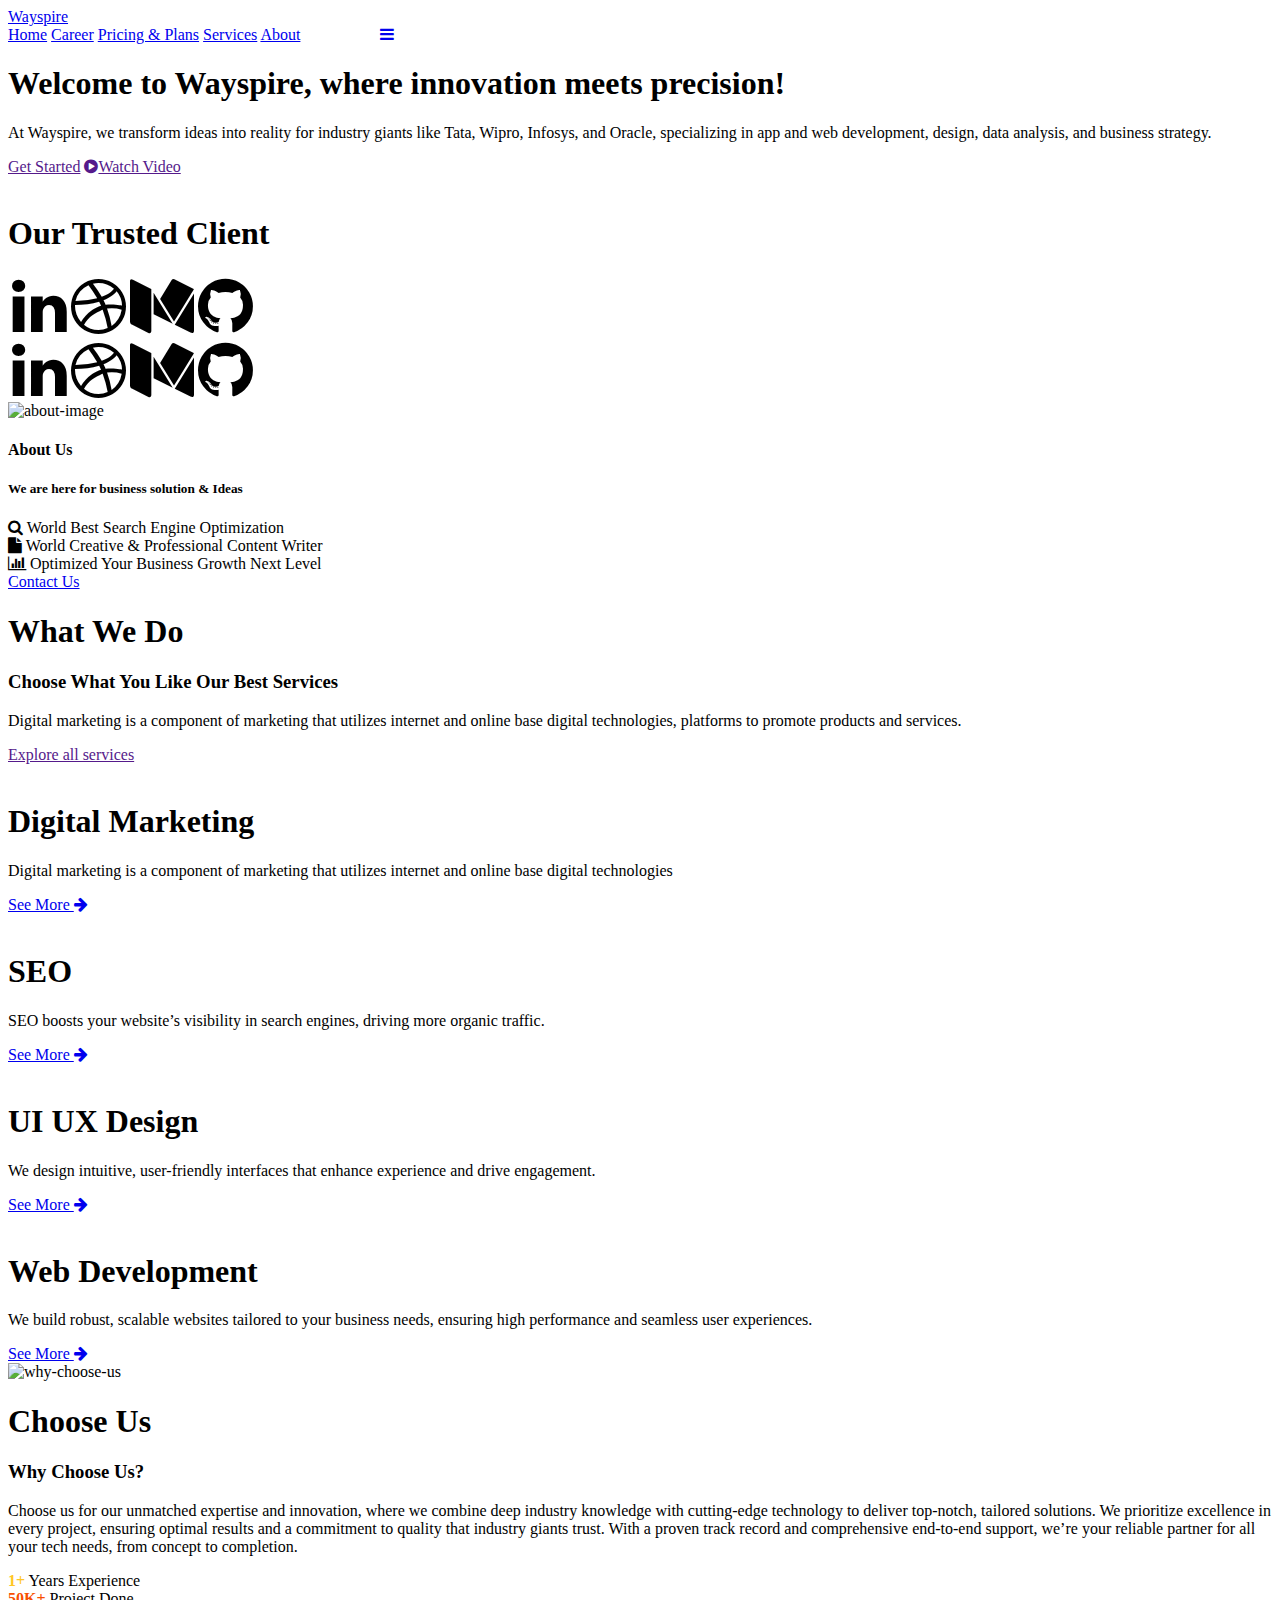
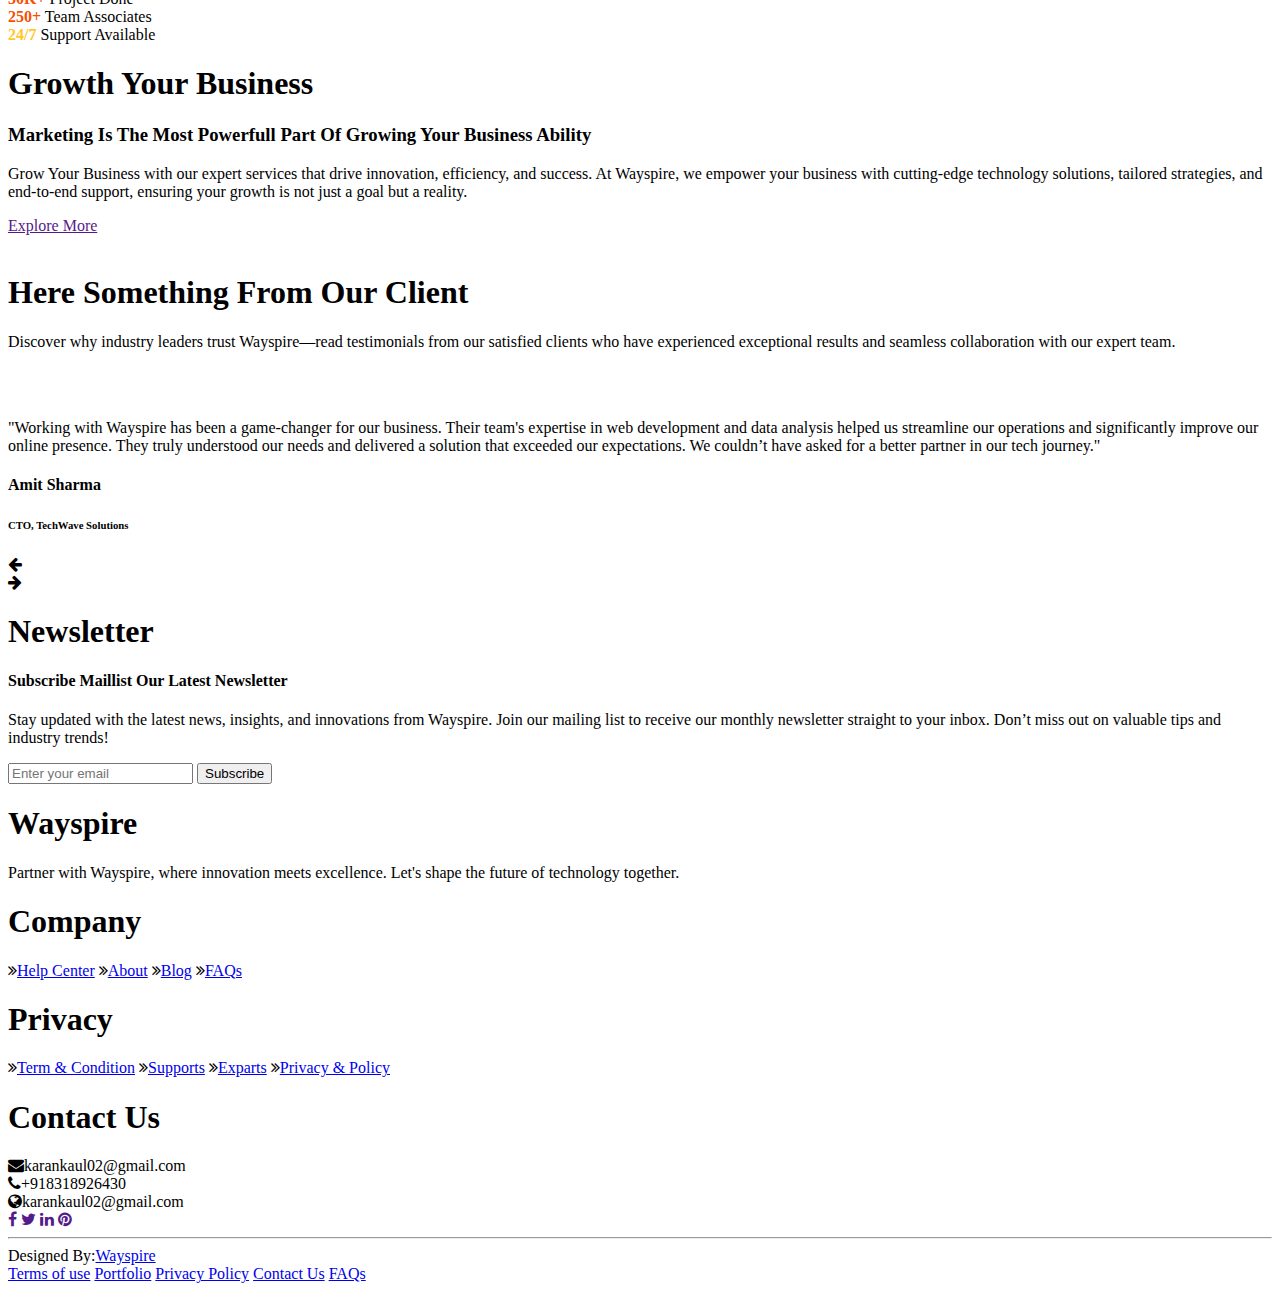
==== index.html @ d36dc027 "Add files via upload" ====
<!DOCTYPE html>
<html lang="en">
<head>
    <meta charset="UTF-8">
    <meta name="viewport" content="width=device-width, initial-scale=1.0">
    <title>Wayspire</title>
    <link rel="stylesheet" href="assets/css/style.css">
    <link rel="stylesheet" href="assets/css/responsive.css">
    <script src="assets/js/main.js"></script>
    <link rel="stylesheet" href="https://cdnjs.cloudflare.com/ajax/libs/font-awesome/4.7.0/css/font-awesome.min.css">
</head>
<body>
    <div class="topnav" id="myTopnav">
        <a href="#logo" class="logo">Wayspire</a>
        <div class="menu-items">
        <a href="index.html">Home</a>
        <a href="career.html">Career</a>
        <a href="Pricing.html">Pricing & Plans</a>
        <a href="/">Services</a>
        <a href="about.html">About</a>
        <a href="Contact.html" class="sign-up-btn" style="color: white;">Contact Us</a>
        <a href="javascript:void(0);" class="icon" onclick="myFunction()">
        <i class="fa fa-bars"></i>
        </a>
        </div>
    </div>
    <!--Hero Session-->
    <main>
        <div class="hero-container">
            <div class="main-container">
                <div class="heading-container">
                    <h1 class="main-heading">
                        Welcome to <Span class="colorfull"> Wayspire, </Span> where innovation meets precision!
                    </h1>
                    <p class="text-description">
                        At Wayspire, we transform ideas into reality for industry giants like Tata, Wipro, Infosys, and Oracle, specializing in app and web development, design, data analysis, and business strategy.                    </p>
                    <div class="call-to-action">
                        <a href="" class="btn">Get Started</a>
                        <a href="" class="watch-btn"> <i class="fa fa-play-circle"></i>Watch Video</a>
                    </div>
                </div>
            </div>
            <div class="image-container">
                <img src="assets/img/hero-image.svg" alt="" class="hero-img">
            </div>
        </div>
    </main>
    <!--End Hero Session-->

    <!--Client Session-->
    <section class="client">
        <div class="container h-100">
            <div class="row align-items-center h-100">
            <div class="container rounded">
                <h1 class="text-center">Our Trusted Client</h1>
                <div class="slider">
                <div class="logos">
                    <i class="fa fa-js"></i>
                    <i class="fa fa-linkedin fa-4x"></i>
                    <i class="fa fa-dribbble fa-4x"></i>
                    <i class="fa fa-medium fa-4x"></i>
                    <i class="fa fa-github fa-4x"></i>
                </div>
                <div class="logos">
                    <i class="fa fa-js-fa-4x"></i>
                    <i class="fa fa-linkedin fa-4x"></i>
                    <i class="fa fa-dribbble fa-4x"></i>
                    <i class="fa fa-medium fa-4x"></i>
                    <i class="fa fa-github fa-4x"></i>
                </div>
                </div>
            </div>
            </div>
        </div>
    </section>
    <!--End Client Session-->

    <!--About Session-->
      <section class="about">
         <div class="about-container">
            <div class="about-image">
                <img src="assets/img/about.svg"
                class="about-img" alt="about-image">
            </div>
            <div class="about-text">
                 <div class="about-us-items">
                    <h4 class="about-main-heading">
                       About Us 
                    </h4>
                    <h5 class="about-description">
                        We are here for business <span class="colorfull">solution & Ideas</span>
                    </h5>
                    <div class="about-feature">
                    <div class="about-feature-one">
                        <span><i class="fa fa-search about-icon"></i> </span>
                       <span class="about-feature-items">
                        World Best Search Engine Optimization
                      </span>
                      </div>
                      <div class="about-feature-one">
                        <span><i class="fa fa-file about-icon"></i> </span>
                       <span class="about-feature-items">
                        World Creative & Professional Content Writer
                      </span>
                      </div>
                      <div class="about-feature-one">
                        <span><i class="fa fa-bar-chart about-icon"></i> </span>
                       <span class="about-feature-items">
                        Optimized Your Business Growth Next Level
                      </span>
                      </div>
                      <a href="Contact.html" class="about-btn">Contact Us</a>
                   </div>
                 </div>
            </div>
         </div>
      </section>
    <!--End About Session-->

    <!-- Services Session-->
      <section class="services">
            <div class="services-container">
                <div class="services-text">
                    <div class="services-text-detail">
                        <h1 class="services-heading">
                         What We Do
                        </h1>
                        <h3 class="services-sub-heading">
                            Choose What You Like Our <span class="colorfull">Best Services</span> 
                        </h3>
                        <p class="services-heading-detail">
                            Digital marketing is a component of marketing that utilizes internet and online
                            base digital technologies, platforms to promote products and services.
                        </p>
                        <a href="" class="services-btn">Explore all services</a>
                    </div>
                </div>
                <div class="services-items">
                    <div class="services-list">
                         <!--first services-->
                         <div class="services-list-items">
                           <img src="https://www.svgrepo.com/download/66257/goal.svg" class="services-icon" alt="">
                            <h1 class="services-list-heading">
                                Digital Marketing
                            </h1>
                            <p class="services-list-detail">
                                Digital marketing is a component of marketing
                                 that utilizes internet and online
                                base digital technologies
                            </p>
                            <a href="http://" class="services-link">See More <i class="fa fa-arrow-right services-link-icon"></i></a>
                         </div>
                          <!--first services-->

                           <!--first services-->
                         <div class="services-list-items">
                            <img src="https://www.svgrepo.com/show/220473/seo.svg" class="services-icon" alt="">
                             <h1 class="services-list-heading">
                                 SEO
                             </h1>
                             <p class="services-list-detail">
                                SEO boosts your website’s visibility in search engines, driving more organic traffic.
                             </p>
                             <a href="http://" class="services-link">See More <i class="fa fa-arrow-right services-link-icon"></i></a>
                          </div>
                           <!--first services-->
                            <!--first services-->
                         <div class="services-list-items">
                            <img src="https://www.ux-ui.net/ux/uploads/2017/03/ux-ui-logo.svg" class="services-icon" alt="">
                             <h1 class="services-list-heading">
                                 UI UX Design
                             </h1>
                             <p class="services-list-detail">
                                We design intuitive, user-friendly interfaces that enhance experience and drive engagement.
                             </p>
                             <a href="http://" class="services-link-colorfull">See More <i class="fa fa-arrow-right services-link-icon"></i></a>
                          </div>
                           <!--first services-->

                            <!--first services-->
                         <div class="services-list-items">
                            <img src="https://www.svgrepo.com/download/1699/web-development.svg" class="services-icon" alt="">
                             <h1 class="services-list-heading">
                                Web Development
                             </h1>
                             <p class="services-list-detail">
                                We build robust, scalable websites tailored to your business needs, ensuring high performance and seamless user experiences.
                             </p>
                             <a href="http://" class="services-link">See More <i class="fa fa-arrow-right services-link-icon"></i></a>
                          </div>
                           <!--first services-->
                    </div>
                </div>
            </div>
      </section>
     <!-- End Services Session-->

     <!--Choose Us Section-->
       <section class="choose-us">
           <div class="choose-us-container">
                <div class="choose-us-image">
                      <img src="assets/img/why-choose.svg" alt="why-choose-us" class="choose-us-img">
                </div>
                <div class="choose-us-items">
                      <div class="choose-us-text">
                        <h1 class="choose-us-heading">
                            Choose Us
                           </h1>
                           <h3 class="choose-us-title">Why <span class="colorfull">Choose</span> Us?</h3>
                         <p class="choose-us-description">
                            Choose us for our unmatched expertise and innovation, where we combine deep industry knowledge with cutting-edge technology to deliver top-notch, tailored solutions. We prioritize excellence in every project, ensuring optimal results and a commitment to quality that industry giants trust. With a proven track record and comprehensive end-to-end support, we’re your reliable partner for all your tech needs, from concept to completion. </p>
                         <div class="choose-us-list-div">
                           <div class="choose-us-items-list">
                              <span style="color:#FFC727;font-weight: bolder;">1+</span>
                              <span>Years Experience</span>
                           </div>

                           <div class="choose-us-items-list">
                            <span style="color:rgb(248, 79, 1);font-weight: bolder;">50K+</span>
                            <span>Project Done</span>
                         </div>
                        <div class="choose-us-items-list">
                            <span style="color:rgb(248, 79, 1);font-weight: bolder;">250+</span>
                            <span>Team Associates</span>
                         </div>

                         <div class="choose-us-items-list">
                          <span style="color:#FFC727;font-weight: bolder;">24/7</span>
                          <span>Support Available</span>
                       </div>
                       <div class="choose-us-list-div"></div>
                      </div>
                      </div>
                </div>
           </div>
       </section>
     <!--End Choose Us Section-->

      <!-- Services Session-->
      <section class="growth">
            <div class="growth-container">
                <div class="growth-text">
                    <div class="growth-text-detail">
                        <h1 class="growth-heading">
                        Growth Your Business
                        </h1>
                        <h3 class="growth-sub-heading">
                           <span class="colorfull">Marketing</span> Is The Most Powerfull Part Of Growing Your <span class="colorfull">Business Ability </span>
                        </h3>
                        <p class="growth-heading-detail">
                            Grow Your Business with our expert services that drive innovation, efficiency, and success. At Wayspire, we empower your business with cutting-edge technology solutions, tailored strategies, and end-to-end support, ensuring your growth is not just a goal but a reality. </p>
                        <a href="" class="growth-btn">Explore More</a>
                    </div>
                </div>
                <div class="growth-image">
                   <img src="assets/img/growth.svg" class="growth-img"alt="">
                </div>
            </div>
      </section>
     <!-- End Growth Session-->
      
     <!-- Feedback Session-->
        <section class="feedback">
             <div class="feedback-heading">
                <h1 class="feedback-main-heading">Here Something From <span class="colorfull">Our Client </span></h1>
                <p class="feedback-sub-heading">
                    Discover why industry leaders trust Wayspire—read testimonials from our satisfied clients who have experienced exceptional results and seamless collaboration with our expert team.</p>
               </div>
               <div class="feedback-container">
                  <div class="feedback-image">
                     <img src="assets/img/feedback.svg" class="feedback-img" alt="">
                  </div>
                  <div class="feedback-text-container">
                    <!--Feedback 1-->
                     <div class="client-feedback">
                        <img src="https://freesvg.org/img/16231558095-star-rating.png" 
                        class="client-rating"alt="">
                        <p class="feedback-rating-heading">"Working with Wayspire has been a game-changer for our business. Their team's expertise in web development and data analysis helped us streamline our operations and significantly improve our online presence. They truly understood our needs and delivered a solution that exceeded our expectations. We couldn’t have asked for a better partner in our tech journey." 
                            </p>
                     <h4 class="client-name">Amit Sharma</h4>
                     <h6 class="client-title">CTO, TechWave Solutions</h6>
                     <div class="feedback-arrow">
                        <div class="left-arrow" onclick="showFeedback('back')">
                            <i class="fa fa-arrow-left"></i>
                        </div>
                        <div class="right-arrow" onclick="showFeedback('next')">
                            <i class="fa fa-arrow-right"></i>
                        </div>
                    </div>
                    </div>
                    <!--End Feedback 1-->

                    <!--Feedback 2-->
                    <div class="client-feedback"style="display:none;">
                        <img src="https://freesvg.org/img/16231558095-star-rating.png" 
                        class="client-rating"alt="">
                        <p class="feedback-rating-heading">Working with Wayspire has been a game-changer for our business. Their team's expertise in web development and digital marketing helped us revamp our online presence and significantly increase our traffic. The project was delivered on time and exceeded our expectations. I highly recommend Wayspire to anyone looking for top-notch tech solutions.</p>
                     <h4 class="client-name">Riya Sharma</h4>
                     <h6 class="client-title">Founder & CEO, TechInnovators</h6>
                     <div class="feedback-arrow">
                        <div class="left-arrow" onclick="showFeedback('back')">
                            <i class="fa fa-arrow-left"></i>
                        </div>
                        <div class="right-arrow" onclick="showFeedback('next')">
                            <i class="fa fa-arrow-right"></i>
                        </div>
                    </div>
                    </div>
                    <!--End Feedback 2-->

                    <!--Feedback 3-->
                    <div class="client-feedback" style="display: none;">
                        <img src="https://freesvg.org/img/16231558095-star-rating.png" 
                        class="client-rating"alt="">
                        <p class="feedback-rating-heading">Choosing QuantumSphere for our web development needs was one of the best decisions we've made. The team's expertise, responsiveness, and dedication to delivering top-notch results are unparalleled. They truly understood our vision and turned it into reality with precision and creativity. We couldn't be happier with the outcome and look forward to collaborating on future projects</p>
                     <h4 class="client-name">Rohit Singh</h4>
                     <h6 class="client-title"> Founder of TechInnovate</h6>
                     <div class="feedback-arrow">
                        <div class="left-arrow" onclick="showFeedback('back')">
                            <i class="fa fa-arrow-left"></i>
                        </div>
                        <div class="right-arrow" onclick="showFeedback('next')">
                            <i class="fa fa-arrow-right"></i>
                        </div>
                    </div>
                    </div>
                    <!--End Feedback 3-->
                  </div>
               </div>
        </section>

      <!--End Feedback Session-->

      <!--Newsletter Session-->
      <section class="newsletter">
           <div class="newsletter-container">
            <h1 class="newsletter-heading">
                Newsletter
                </h1>
            <h4 class="newsletter-sub-heading">
                Subscribe Maillist Our Latest <span class="colorfull">Newsletter</span>
            </h4>
            <p class="newsletter-description">
                 
Stay updated with the latest news, insights, and innovations from Wayspire. Join our mailing list to receive our monthly newsletter straight to your inbox. Don’t miss out on valuable tips and industry trends!
            </p>
               <div class="newsletter-form">
                <form class="subscription">
                    <div class="add-email">
                        <input type="email" placeholder="Enter your email">
                        <button type="button">Subscribe</button>
                    </div>
                </form>
            </div>
           </div>
      </section>
      <!--End Newsletter Session-->
      
      <!--Footer Session -->
      <footer class="footer">
        <div class="footer-container">
            <div class="footer-coloum-one">
                <h1 class="footer-main-heading">Wayspire</h1>
                 <p class="footer-coloum-one-description">
                    Partner with Wayspire, where innovation meets excellence. Let's shape the future of technology together.
                 </p>
            </div>
            <div class="footer-coloum-two">
                <h1 class="footer-main-heading">Company</h1>
                <div class="footer-one-menu">
                    <i class="fa fa-angle-double-right footer-angle"><a href="#">Help Center</a></i>
                    <i class="fa fa-angle-double-right footer-angle"><a href="about.html">About</a></i>
                    <i class="fa fa-angle-double-right footer-angle"><a href="blog.html">Blog</a></i>
                    <i class="fa fa-angle-double-right footer-angle"><a href="#">FAQs</a></i>
                </div> 
            </div>
            <div class="footer-coloum-three">
                <h1 class="footer-main-heading">Privacy</h1>
               
                <div class="footer-one-menu">
                    <i class="fa fa-angle-double-right footer-angle"><a href="terms.html">Term & Condition</a></i>
                    <i class="fa fa-angle-double-right footer-angle"><a href="Contact.html">Supports</a></i>
                    <i class="fa fa-angle-double-right footer-angle"><a href="#">Exparts</a></i>
                    <i class="fa fa-angle-double-right footer-angle"><a href="privacy.html">Privacy & Policy</a></i>
                </div>
            </div>
            <div class="footer-coloum-four">
                <h1 class="footer-main-heading">Contact Us</h1>
                <div class="footer-contact">
                    <i class="fa fa-envelope"></i><span>karankaul02@gmail.com</span>
                </div>
                <div class="footer-contact">
                    <i class="fa fa-phone"></i><span>+918318926430</span>
                </div>
                <div class="footer-contact">
                    <i class="fa fa-globe"></i><span>karankaul02@gmail.com</span>
                </div>
                <div class="footer-contact">
                    <a href=""><i class="fa fa-facebook footer-icon"></i></a>
                    <a href=""><i class="fa fa-twitter footer-icon"></i></a>
                    <a href=""><i class="fa fa-linkedin footer-icon"></i></a>
                    <a href=""><i class="fa fa-pinterest footer-icon"></i></a>
                </div>

            </div>
        </div>
        <div class="footer-line">
            <hr>
        </div>
        <div class="footer-underline-menu">
            <div class="footer-credit">
             <span>Designed By:<a href="index.html">Wayspire</a></span>   
            </div>
            <div class="footer-underline-menu-items">
            <a href="terms.html">Terms of use</a>
            <a href="#">Portfolio</a>
            <a href="privacy.html">Privacy Policy</a>
            <a href="#">Contact Us</a>
            <a href="#">FAQs</a>
        </div>
        </div>
    </footer>
       <!--End Footer Session -->
</body>
</html>
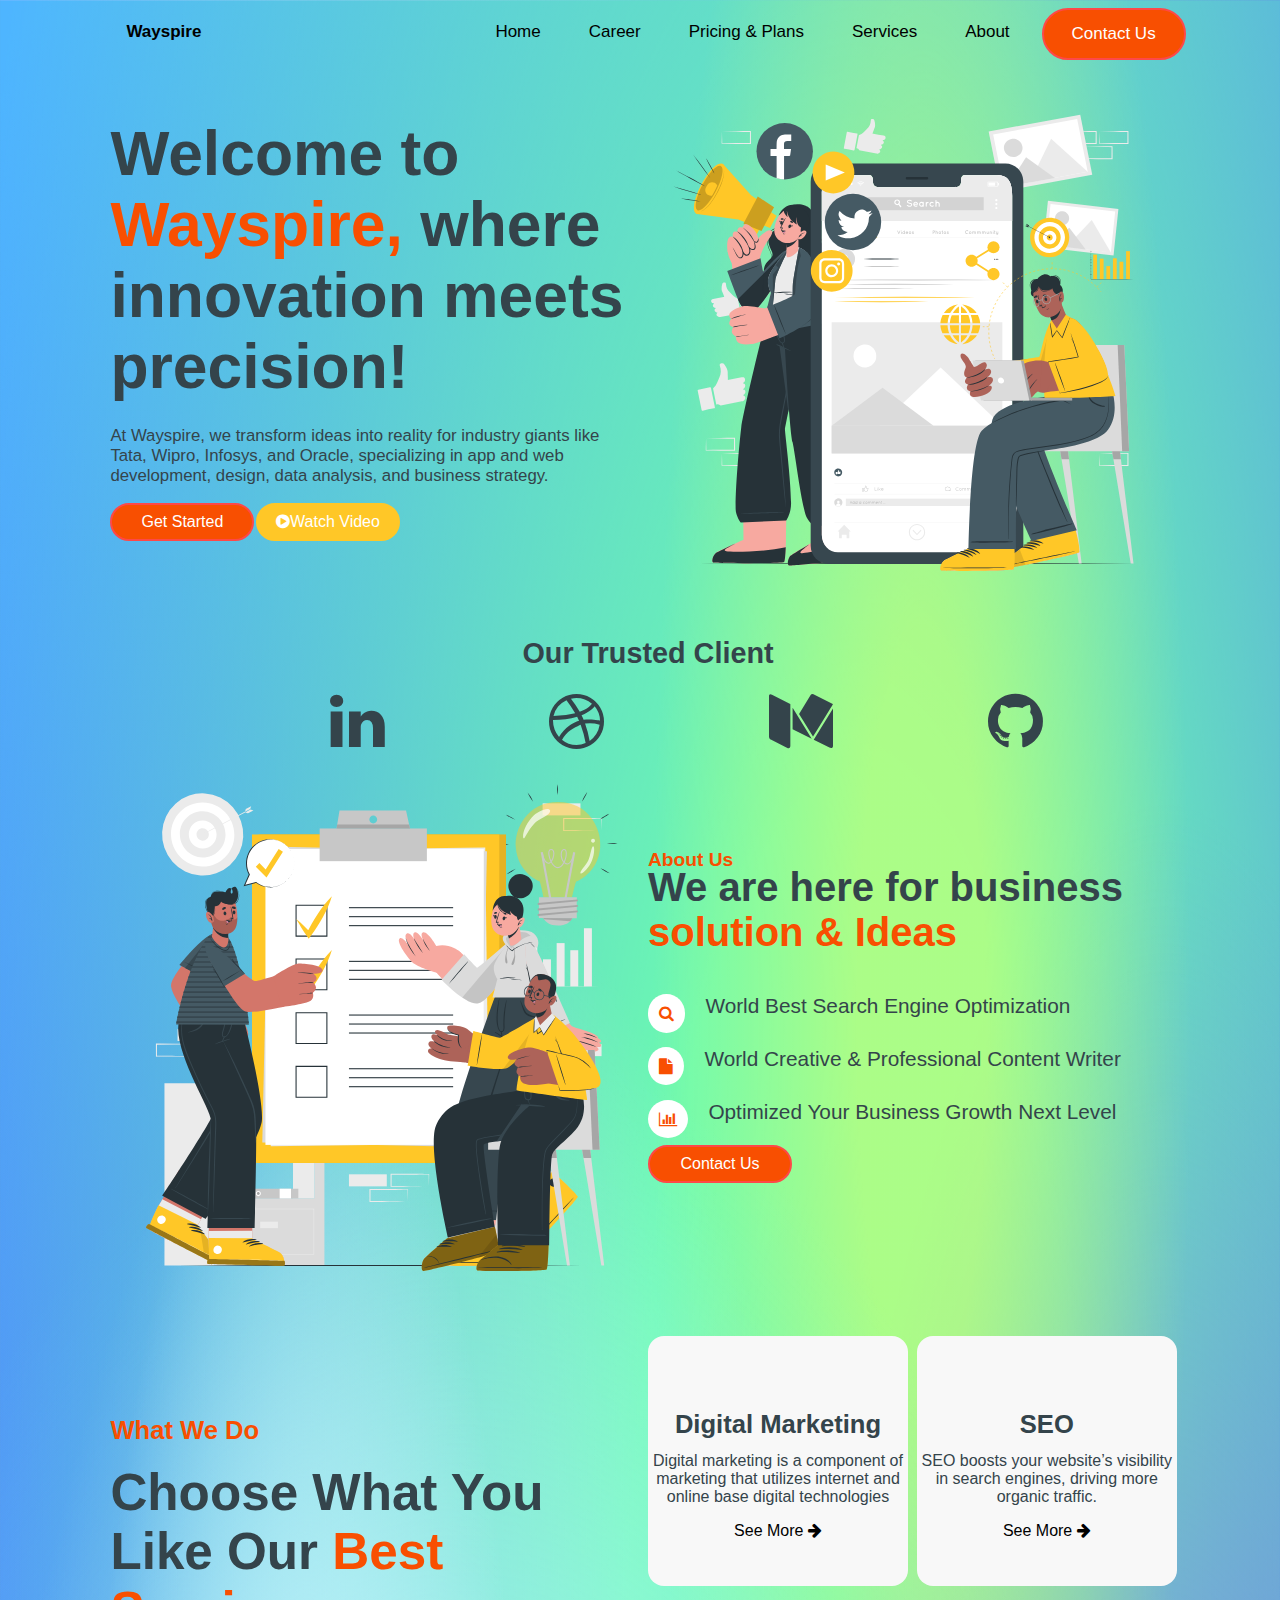
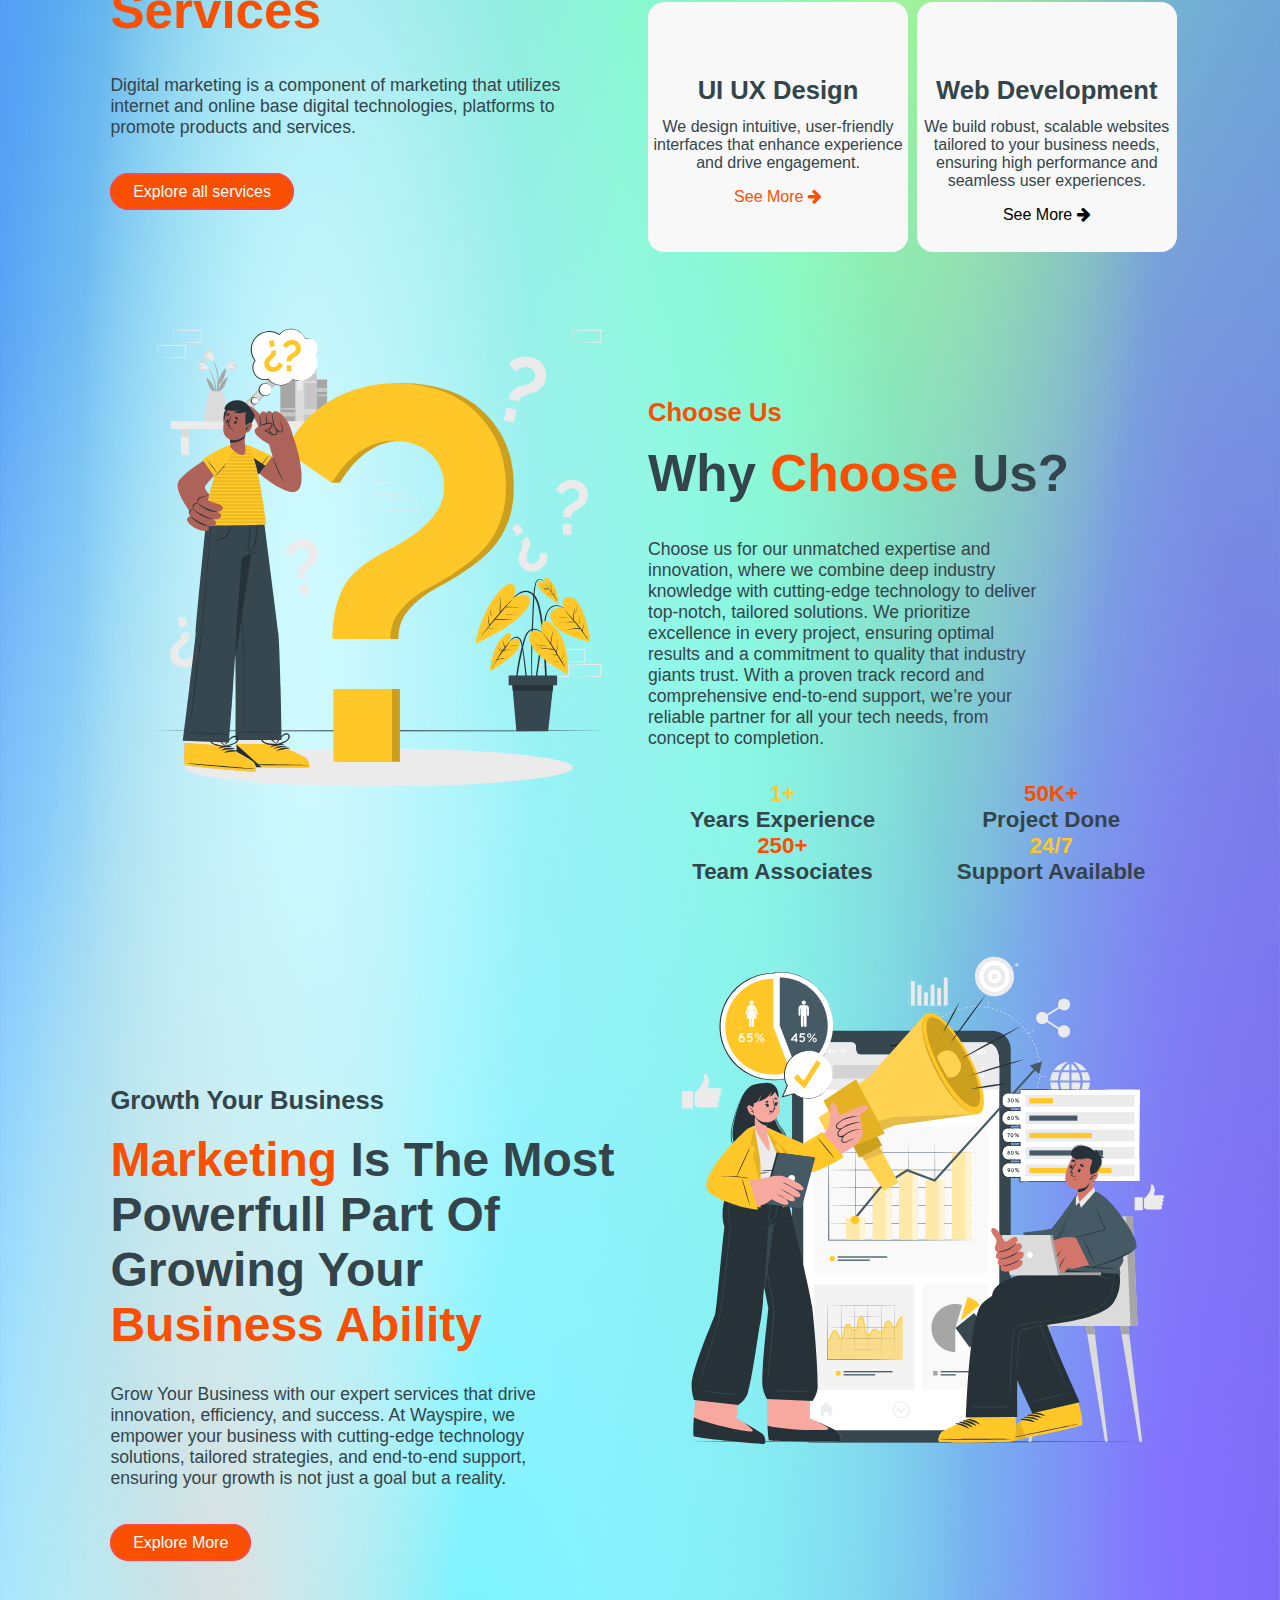
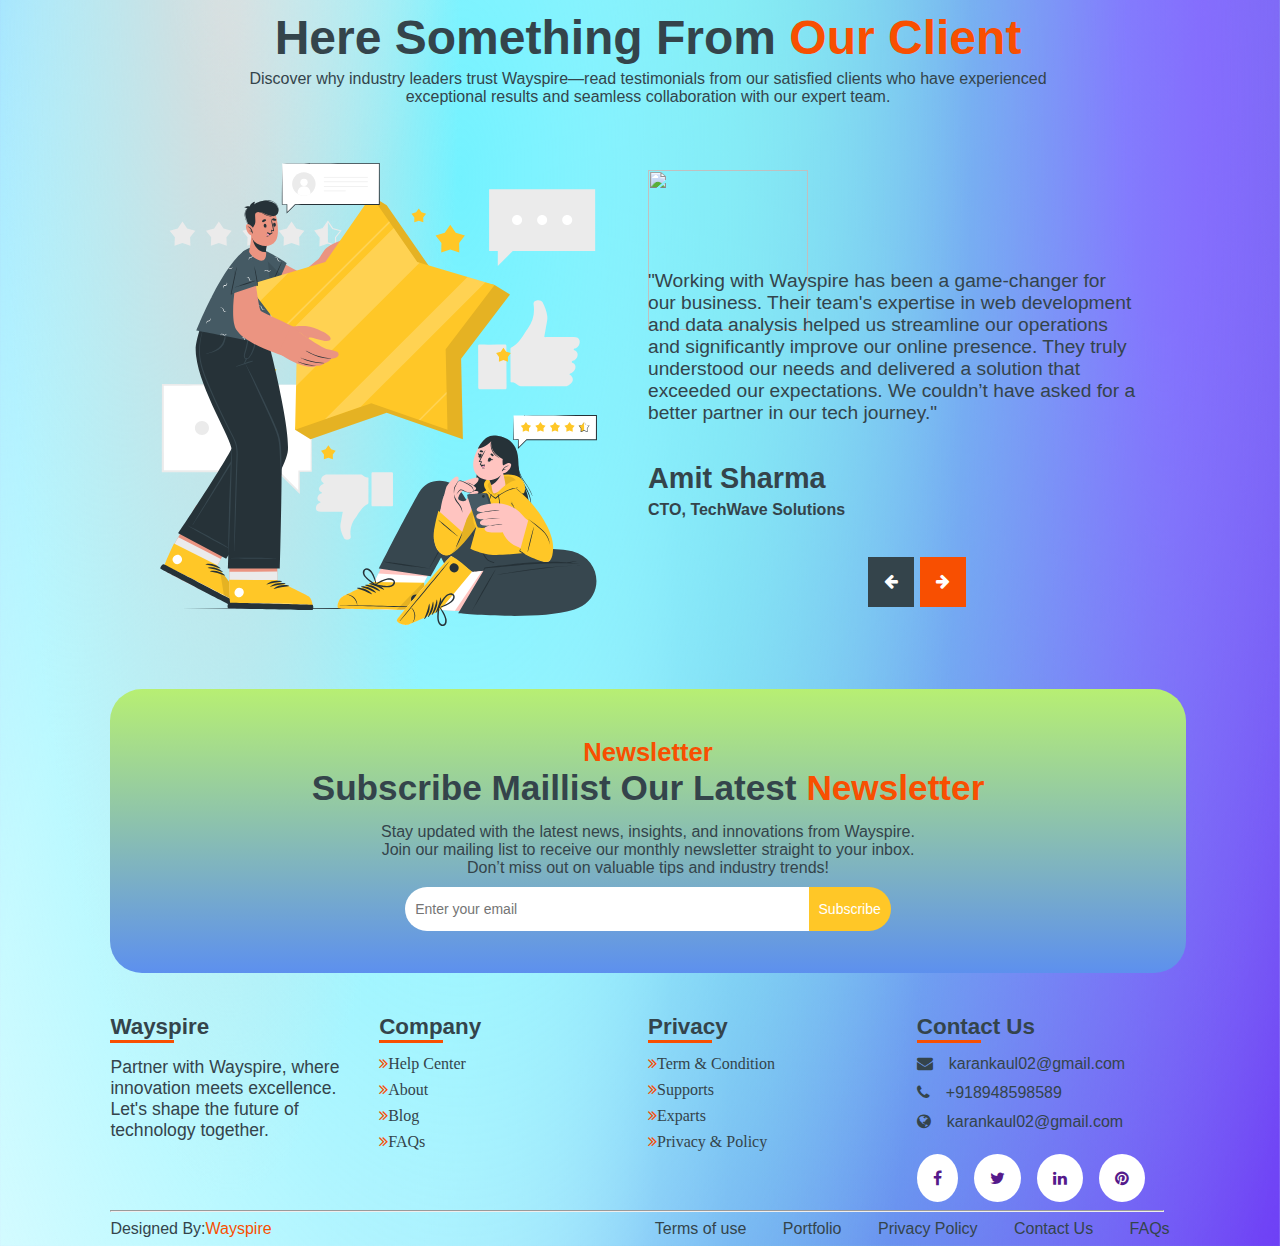
==== commit 09ea107d: "Update index.html" ====
--- a/index.html
+++ b/index.html
@@ -390,7 +390,7 @@
                     <i class="fa fa-envelope"></i><span>karankaul02@gmail.com</span>
                 </div>
                 <div class="footer-contact">
-                    <i class="fa fa-phone"></i><span>+918318926430</span>
+                    <i class="fa fa-phone"></i><span>+918948598589</span>
                 </div>
                 <div class="footer-contact">
                     <i class="fa fa-globe"></i><span>karankaul02@gmail.com</span>
@@ -422,4 +422,4 @@
     </footer>
        <!--End Footer Session -->
 </body>
-</html>+</html>
--- a/assets/css/style.css
+++ b/assets/css/style.css
@@ -0,0 +1,628 @@
+        *{
+            box-sizing: border-box;
+        }
+      :root{
+        --main-color:rgb(248, 79, 1);
+        --primary-color:#FFC727;
+      }
+        body{
+            height: 100%;
+            width: 100%;
+            background-size: 100% 100%;
+            background-position: 0px 0px,0px 0px,0px 0px,0px 0px,0px 0px,0px 0px,0px 0px,0px 0px,0px 0px,0px 0px,0px 0px;
+            background-image: radial-gradient(18% 28% at 24% 50%, #CEFAFFFF 7%, #073AFF00 100%),radial-gradient(18% 28% at 18% 71%, #DBDBDBF5 6%, #073AFF00 100%),radial-gradient(70% 53% at 36% 76%, #73F2FFFF 0%, #073AFF00 100%),radial-gradient(42% 53% at 15% 94%, #FFFFFFFF 7%, #073AFF00 100%),radial-gradient(42% 53% at 34% 72%, #FFFFFFFF 7%, #073AFF00 100%),radial-gradient(18% 28% at 35% 87%, #FFFFFFFF 7%, #073AFF00 100%),radial-gradient(31% 43% at 7% 98%, #FFFFFFFF 24%, #073AFF00 100%),radial-gradient(21% 37% at 72% 23%, #D3FF6D9C 24%, #073AFF00 100%),radial-gradient(35% 56% at 91% 74%, #8A4FFFF5 9%, #073AFF00 100%),radial-gradient(74% 86% at 67% 38%, #6DFFAEF5 24%, #073AFF00 100%),linear-gradient(125deg, #4EB5FFFF 1%, #4C00FCFF 100%);
+            overflow-x: hidden;
+            color: #34444b;
+            font-family: Arial, Helvetica, sans-serif;
+        }
+        a{
+            text-decoration: none;
+        }
+    /* Navbar */
+    .topnav {
+    overflow-x: hidden;
+    margin-left: 8%;
+    margin-right: 8%;
+    overflow-x: hidden;
+    }
+    .logo{
+        font-weight: bolder;
+    }
+    /* Style the links inside the navigation bar */
+    .topnav a {
+    float: left;
+    display: block;
+    color: black;
+    text-align: center;
+    padding: 14px 16px;
+    text-decoration: none;
+    font-size: 17px;
+    }
+
+    /* Change the color of links on hover */
+    .topnav a:hover {
+    color: var(--primary-color);
+    }
+
+    /* Add an active class to highlight the current page */
+    .topnav a.active {
+    background-color: #04AA6D;
+    color: white;
+    }
+
+    /* Hide the link that should open and close the topnav on small screens */
+    .topnav .icon {
+    display: none;
+    }
+    .menu-items{
+        margin: 0 auto;
+        display: flex;
+        justify-content: flex-end;
+        gap: 1rem;
+    }
+    .sign-in-btn{
+        border: 2px solid black;
+        width: 8rem;
+        border-radius: 2rem;
+    }
+    .sign-up-btn{
+        border: 2px solid #fe4848;
+        width: 9rem;
+        color:#fff;
+        background-color: rgb(248, 79, 1);
+        border-radius: 2rem;
+    }
+   /*Hero Section */
+    main{
+        margin-left: 8%;
+        margin-right: 8%;
+        overflow-x: hidden;
+    }
+    .hero-container{
+        display: grid;
+        grid-template-columns: repeat(auto-fit, minmax(40%, 50%));
+        width: 100%;
+        height: auto;
+    }
+    .heading-container{
+        display: flex;
+        flex-direction: column;
+        margin-top: 1rem;
+    }
+    .main-heading{
+        font-size: 4.9rem;
+    }
+    .colorfull{
+        color: rgb(248, 79, 1);
+    }
+    .text-description{
+        font-size: 1.1rem;
+        margin-top: -1.1rem;
+    }
+    .call-to-action{
+        display: flex;
+        flex-direction: row;
+        gap: 1rem;
+    }
+    .btn{
+        border: 2px solid #fe4848;
+        width: 9rem;
+        color:#fff;
+        padding: 0.5rem;
+        background-color: rgb(248, 79, 1);
+        border-radius: 2rem;
+        text-align: center;
+    }
+    .watch-btn{
+        border: 2px solid var(--primary-color);
+        width: 9rem;
+        color:#fff;
+        padding: 0.5rem;
+        background-color: var(--primary-color);
+        border-radius: 2rem;
+        text-align: center;
+    }
+    .image-container{
+        justify-content: center;
+        place-content: centers;
+      }   
+   
+    /* Client Logo Section */
+      .client{
+        margin-left: 8%;
+        margin-right: 8%;
+        overflow-x: hidden;
+      }
+      
+      .container {
+        overflow: hidden;
+        overflow-x: hidden;
+        .slider {
+          animation: slidein 15s linear infinite;
+          white-space: nowrap;
+          .logos {
+            width: 100%;
+            display: inline-block;
+            margin: 0px 0;
+            .fa {
+              width: calc(100% / 5);
+              animation: fade-in 0.5s 
+                cubic-bezier(0.455, 0.03, 0.515, 0.955) forwards;
+            }
+          }
+        }
+      }
+      
+      @keyframes slidein {
+        from {
+          transform: translate3d(0, 0, 0);
+        }
+        to {
+          transform: translate3d(-100%, 0, 0);
+        }
+      }
+      
+      @keyframes fade-in {
+        0% {
+          opacity: 0;
+        }
+        100% {
+          opacity: 1;
+        }
+      }
+      .text-center{
+        text-align: center;
+        font-size: 1.8rem;
+      }
+      /* about-us section */
+      .about{
+        margin-left: 8%;
+        margin-right: 8%;
+       
+      }
+      .about-container{
+        display: grid;
+        grid-template-columns: repeat(auto-fit, minmax(45%, 50%));
+      }
+      .about-image{
+        width: 100%;
+      }
+      .about-img{
+        height: 100%;
+        width: 100%;
+      }
+      .about-text{
+        width: 100%;
+      }
+      .about-us-items{
+        display: flex;
+        flex-direction: column;
+        margin-top: 4rem;
+      }
+      .about-main-heading{
+        font-size: 1.6rem;
+        color: var(--main-color) ;
+      }
+      .about-description{
+        font-size: 4rem;
+        margin-top: -2rem;
+      }
+      .about-feature{
+        display: flex;
+        flex-direction: column;
+        margin-top: -5.6rem;
+      }
+      .about-feature-items{
+        font-size: 1.3rem;
+        margin-right: 40%;
+        
+        
+      }
+      .about-feature-one{
+        display: flex;
+        gap:20px;
+        margin-top: 0.9rem;
+      }
+      .about-icon{
+        background-color: #fff;
+        border-radius: 50%;
+        text-align: center;
+        padding: 0.7rem;
+        color: var(--main-color);
+      }
+      .about-btn{
+            border: 2px solid #fe4848;
+            width: 9rem;
+            color:#fff;
+            padding: 0.5rem;
+            background-color: rgb(248, 79, 1);
+            border-radius: 2rem;
+            text-align: center;
+            margin-top: 0.4rem;
+       }
+
+       /* Services Section */
+        .services{
+          margin:2% 8% 0 8% ;
+        }
+        .services-container{
+          display: grid;
+          grid-template-columns: repeat(2, 1fr);
+        }
+        .services-text{
+          width: 100%;
+        }
+        .services-text-detail{
+          width: 100%;
+          margin-top: 6rem;
+        }
+        .services-heading{
+          font-size: 1.6rem;
+          color: var(--main-color) ;
+        }
+        .services-sub-heading{
+          font-size: 3.2rem;
+          margin-top: 1rem;
+        }
+        .services-heading-detail{
+          font-size: 1.1rem;
+          margin-top: -1rem;
+          margin-right: 15rem;
+          margin-bottom: 2.8rem;
+        }
+        .services-btn{
+          border: 2px solid #fe4848;
+          width: 11rem;
+          color:#fff;
+          padding: 0.5rem 1.3rem 0.5rem 1.3rem;
+          background-color: rgb(248, 79, 1);
+          border-radius: 2rem;
+          text-align: center;
+          margin-top: 7rem;
+        }
+        .services-list{
+          display: grid;
+          grid-template-columns: repeat(auto-fit, minmax(48%, 50%));
+        }
+        .services-list-items{
+          background-color: rgb(248, 248, 248);
+          border-radius: 1rem;
+          display: flex;
+          height: 250px;
+          width: 260px;
+          flex-direction: column;
+          margin-top: 1rem;
+        }
+        .services-icon{
+          color: var(--main-color);
+          font-size: 7rem;
+          text-align: center;
+          height: 2.5rem;
+          margin-top: 1rem;
+        }
+        .services-list-heading{
+          text-align: center;
+          font-size: 1.6rem;
+          
+        }
+        .services-list-detail{
+          text-align: center;
+          margin-top: -0.2rem;
+        }
+        .services-link{
+          text-align: center;
+          color: #000;
+        }
+        .services-link-colorfull{
+          text-align: center;
+          color: var(--main-color);
+        }
+
+        /* End Services Section */
+
+        /* Why Choose-Us Section */
+        
+        .choose-us{
+          margin: 3% 8% 0 8%;
+        }
+        .choose-us-container{
+          display: grid;
+          grid-template-columns: repeat(auto-fit, minmax(48%, 50%));
+        }
+        .choose-us-items{
+          width: 100%;
+        }
+        .choose-us-text{
+          margin-top: 20%;
+        }
+        .choose-us-heading{
+          font-size: 1.6rem;
+          color: var(--main-color) ;
+        }
+        .choose-us-title{
+          font-size: 3.2rem;
+          margin-top: 1rem;
+        }
+         .choose-us-description{
+          font-size: 1.1rem;
+          margin-top: -1rem;
+          margin-right: 9rem;
+         }
+         .choose-us-list-div{
+          display: grid;
+          grid-template-columns: repeat(auto-fit, minmax(48%, 50%));
+          margin-top: 2rem;
+         }
+         .choose-us-items-list{
+          display: flex;
+          flex-direction: column;
+          text-align: center;
+          font-size: 1.4rem;
+          font-weight: 600;
+         }
+         /* End Choose-Us Section */
+
+         /* Growth Section */
+        .growth{
+          margin:2% 8% 0 8% ;
+        }
+        .growth-container{
+          display: grid;
+          grid-template-columns: repeat(2, 1fr);
+        }
+        .growth-text{
+          width: 100%;
+          margin-top: 3rem;
+        }
+        .growth-text-detail{
+          width: 100%;
+          margin-top: 6rem;
+        }
+        .growth-heading{
+          font-size: 1.6rem;
+        }
+        .growth-sub-heading{
+          font-size: 3rem;
+          margin-top: 1rem;
+        }
+        .growth-heading-detail{
+          font-size: 1.1rem;
+          margin-top: -1rem;
+          margin-right: 15rem;
+          margin-bottom: 2.8rem;
+        }
+        .growth-btn{
+          border: 2px solid #fe4848;
+          width: 11rem;
+          color:#fff;
+          padding: 0.5rem 1.3rem 0.5rem 1.3rem;
+          background-color: rgb(248, 79, 1);
+          border-radius: 2rem;
+          text-align: center;
+          margin-top: 7rem;
+        }
+      
+        /* End Growth Section */
+
+        /* Feedback Section */
+        .feedback{
+          margin:2% 8% 0 8% ;
+          overflow-x: hidden;
+        }
+        .feedback-heading{
+          text-align: center;
+          margin: 0 20% 0 20%;
+        }
+        .feedback-main-heading{
+          font-size: 3rem;
+        }
+        .feedback-sub-heading{
+          font-size: 1rem;
+          margin-top: -1.7rem;
+        }
+        .feedback-container{
+          display: grid;
+          grid-template-columns: repeat(auto-fit, minmax(50%, 50%));
+        }
+
+        .feedback-text-container{
+          width: 100%;
+        }
+        .client-feedback{
+          width: 100%;
+          margin-top: 7rem;
+        }
+        .client-rating{
+          height: 10rem;
+          width: 10rem;
+        }
+        .feedback-rating-heading{
+          margin-right: 8rem;
+          font-size: 1.5rem;
+          margin-top: -4rem;
+        }
+        .client-name{
+          font-size: 1.8rem;
+        }
+        .client-title{
+          font-size: 1rem;
+          margin-top: -2rem;
+        }
+        .feedback-arrow{
+          display: flex;
+          flex-direction: row;
+          justify-content: center;
+          color: white;
+          gap: 0.4rem;
+        }
+        .left-arrow{
+          color: white;
+          background-color: #34444b;;
+          padding: 1rem;
+        }
+        .right-arrow{
+          color: white;
+          background-color: var(--main-color);
+          padding: 1rem;
+        }
+        /* End Feedback Section */
+
+        /* Newsletter Session */
+          .newsletter{
+            margin: 2% 8% 0 8%;
+            overflow-x: hidden;
+            background: linear-gradient(180deg, #b7ef73 0%, #5d90ee 100%);
+            border-radius: 2rem;
+          }
+          .newsletter-container{
+            padding: 2rem;
+            display: grid;
+            grid-template-columns: 1fr;
+          }
+          .newsletter-heading{
+            text-align: center;
+            font-size: 1.6rem;
+            color: var(--main-color);
+          }
+          .newsletter-sub-heading{
+            text-align: center;
+            font-size: 2.2rem;
+            margin-top: -1rem;
+          }
+          .newsletter-description{
+            text-align: center;
+            margin: 0 22% 0 22%;
+            margin-top: -2rem;
+          }
+          .newsletter-form{
+           display: flex;
+           justify-content: center;
+           
+          }
+          .subscription {
+            display: flex;
+            justify-content: center;
+            position: relative;
+            width: 50%;
+            height: 100%;
+        }
+
+        .add-email {
+            flex: 1;
+            height: 4rem;
+            padding: 10px;
+            justify-content: center;
+            border-radius: 5px;
+            position: relative;
+            display: flex;
+        }
+
+        .add-email input {
+            flex: 1;
+            border: none;
+            outline: none;
+            padding: 10px;
+            border-radius: 5rem 0 0 5rem;
+            font-size: 14px; /* Adjusted font size for better readability */
+        }
+
+        .add-email button {
+            border: none;
+            border-radius: 0 5rem 5rem 0;
+            outline: none;
+            cursor: pointer;
+            background: var(--primary-color);
+            color: #FFFFFF;
+            padding: 10px;
+            font-size: 14px; /* Adjusted font size for better readability */
+        }
+
+        .add-email button:hover {
+            background: var(--main-color);
+        }
+         /* End Newsletter Session */
+
+         /* Footer Section */
+          .footer{
+            margin: 2% 8% 0 8%;
+            overflow-y: hidden;
+            overflow-x: hidden;
+          }
+          .footer-container{
+            display: grid;
+            grid-template-columns: repeat(auto-fit, minmax(25%, 25%));
+          }
+          .footer-main-heading{
+            font-size: 1.4rem;
+            justify-content: center;
+          }
+          .footer-main-heading::after{
+            content: "";
+            display: flex;
+            height: 0.2rem;
+            width: 4rem;
+            position: absolute;
+            justify-content: start;
+            background-color: var(--main-color);
+          }
+          .footer-angle{
+            color: var(--main-color);
+            margin-bottom: 10px;
+            
+          }
+          .footer-coloum-one-description{
+            font-size: 1.1rem;
+            text-align: start;
+            margin-right: 0.6rem;
+          }
+         
+          .footer-one-menu{
+            list-style: none;
+            text-align: start;
+            display: flex;
+            flex-direction: column;
+          }
+
+       .footer-one-menu a {
+            color: #34444b;
+            text-decoration: none;
+            transition: color 0.3s ease;
+            margin-bottom: 10px;
+            text-align: start;
+        }
+        .footer-contact{
+          display: flex;
+          flex-direction: row;
+          gap: 1rem;
+          margin-top: 0.7rem;
+         
+        }
+        .footer-icon{
+          display: flex;
+          flex-direction: row;
+          gap: 1rem;
+          margin-top: 0.7rem;
+          background-color: #fff;
+          padding: 1rem;
+          border-radius: 50%;
+         
+        }
+        .footer-line{
+          color:var(--main-color);
+          width: 98%;
+        }
+        .footer-underline-menu-items a{
+          color: #34444b;
+          padding: 1rem;
+          text-align: center;
+        }
+        .footer-underline-menu{
+          justify-content: space-between;
+          display: flex;
+        }
+        .footer-credit a{
+          color: var(--main-color);
+        }
+         /* End Footer Section */
+
+
--- a/assets/css/responsive.css
+++ b/assets/css/responsive.css
@@ -0,0 +1,551 @@
+/* Navabr Media */
+@media screen and (max-width: 912px) {
+    .topnav a:not(.logo) {display: none;}
+    .topnav a.icon {
+        float: left;
+        display: block;
+        display: flex;
+        justify-content: flex-end;
+    }
+    .menu-items{
+        display: flex;
+        flex-direction: column;
+        gap:0.2rem;
+    }
+    .menu-items{
+        display: flex;
+        justify-content: flex-end;
+    }
+    }
+    @media (max-width:768px){
+        .topnav {
+            margin-left: 1%;
+            margin-right: 4%;
+            }
+     }
+    @media (min-width:900px)and (max-width:975px) {
+        .menu-items{
+         gap:0.2rem;
+        }
+     
+     }
+     @media (min-width:913px)and (max-width:1028px) {
+        .topnav a{
+         font-size: 1rem;
+        }
+     
+     }
+
+     /* The "responsive" class is added to the topnav with JavaScript when the user clicks on the icon. This class makes the topnav look good on small screens (display the links vertically instead of horizontally) */
+     @media screen and (max-width: 912px) {
+        .topnav.responsive {position: relative;}
+        .topnav.responsive a.icon {
+            position: absolute;
+            right: 0;
+            top: 0;
+        }
+        .topnav.responsive a {
+            float: none;
+            display: block;
+            text-align: left;
+        }
+        }
+  /* End Navabr */
+
+  /* Hero Section */
+@media (max-width:768px) {
+    /* Hero Section */
+    main{
+        margin-left: 1%;
+        margin-right: 1%;
+        overflow-x: hidden;
+    }
+    .hero-container{
+        grid-template-columns: 1fr;
+        overflow-x: hidden;
+    }
+    .hero-container > :first-child {
+        order: 2;
+    }
+    
+    .hero-container > :last-child {
+        order: 1;
+    }
+    .main-heading{
+        font-size: 3rem;
+    }
+    .text-description{
+        font-size: 0.9rem;
+        margin-right: 1rem;
+    }
+    .call-to-action{
+        gap:0.1rem;
+    }
+    /* Client logo*/
+    .client{
+        margin-left: 8%;
+        margin-right: 12%;
+        overflow-x: hidden;
+      }
+}
+@media (min-width:769px)and (max-width:935px) {
+    .image-container{
+        margin-top:2rem;
+    }
+    .main-heading{
+        font-size: 3.2rem;
+    }
+    .text-description{
+        font-size: 0.9rem;
+        margin-right: 1rem;
+    }
+    .call-to-action{
+        gap:0.1rem;
+    }
+}
+@media (min-width:935px)and (max-width:1300px) {
+    .image-container{
+        margin-top:1rem;
+    }
+    .main-heading{
+        font-size: 3.9rem;
+    }
+    .text-description{
+        font-size: 1.05rem;
+        margin-right: 1rem;
+    }
+    .call-to-action{
+        gap:0.1rem;
+    }
+}
+@media (min-width:769px)and (max-width:935px) {
+    .image-container{
+        margin-top:2rem;
+    }
+    .main-heading{
+        font-size: 3.2rem;
+    }
+    .text-description{
+        font-size: 0.9rem;
+        margin-right: 1rem;
+    }
+    .call-to-action{
+        gap:0.1rem;
+    }
+}
+/* End Hero Section */
+
+/* About Section  */
+@media (max-width:768px) {
+      /* About us section */
+      .about{
+        margin-left: 1%;
+        margin-right: 1%;
+      }
+      .about-container{
+        grid-template-columns: 1fr;
+        overflow-x: hidden;
+    }
+    .about-us-items{
+        display: flex;
+        flex-direction: column;
+        margin-top: 0.4rem;
+      }
+    .about-description{
+        font-size: 2.2rem;
+        margin-top: -2rem;
+      }
+      .about-feature{
+        margin-top: -3.6rem;
+      }
+      .about-feature-items{
+        font-size: 1.3rem;
+        margin-right: 2%;
+      }
+}
+@media (min-width:769px)and (max-width:935px) {
+    .about-description{
+        font-size: 1.8rem;
+        margin-top: -2rem;
+      }
+      .about-feature{
+        margin-top: -2.6rem;
+      }
+      .about-feature-items{
+        font-size: 1.3rem;
+        margin-right: 5%;
+      }
+      .about-img{
+        margin-top: 4rem;
+      }
+      .about-main-heading{
+         font-size: 1.4rem;
+      }
+}
+@media (min-width:935px)and (max-width:1300px) {
+    .about-main-heading{
+        font-size: 1.2rem;
+        margin-top: 2rem;
+    }
+    .about-description{
+        font-size: 2.5rem;
+        margin-top: -2rem;
+      }
+      .about-feature{
+        margin-top: -2.6rem;
+      }
+      .about-feature-items{
+        font-size: 1.3rem;
+        margin-right: 5%;
+      }
+}
+/* End About Section */
+
+/* Services Section */
+@media (max-width:555px) {
+    .services-list{
+       display: flex;
+       flex-direction: column;
+       align-items: center;
+   }
+ }
+ @media (max-width:768px) {
+      .services{
+        overflow-x: hidden;
+        margin: 0 1% 0 1%;
+        width: 100%;
+      }
+      .services-container{
+        display: grid;
+        grid-template-columns: 1fr;
+      }
+      .services-sub-heading{
+        font-size: 2.2rem;
+        margin-right: 1.2rem;
+      }
+      .services-heading-detail{
+        margin-right: 1rem;
+      }
+      .services-list{
+        align-items: center;
+    }
+}
+@media (min-width:769px)and (max-width:955px) {
+    .services-container{
+       display: flex;
+       flex-direction: column;
+   }
+   .services-list{
+    display: flex;
+    flex-direction: row;
+    align-items: center;
+    gap: 1rem;
+  }
+  .services-list-items{
+    height: 320px;
+    width: 350px;
+    gap: 0.2rem;
+  }
+ }
+ @media (min-width:956px)and (max-width:1260px) {
+    .services-list-items{
+     width:225px ;
+     height: auto;
+    }
+    .services-heading-detail{
+     margin-right: 2rem;
+    }
+  }
+
+  @media (min-width:1261px)and (max-width:1500px) {
+    .services-heading-detail{
+     margin-right: 4rem;
+    }
+  }
+  @media (min-width:955px)and (max-width:1080px) {
+    .services-list-items{
+        width:195px ;
+        height: auto;
+       }
+  }
+  /* End Services Section */
+
+  /* Choose Us Section */
+    @media (max-width:768px) {
+        .choose-us{
+            margin: 0 2% 0 1%;
+        }
+        .choose-us-container{
+            display: grid;
+            grid-template-columns: 1fr;
+        }
+        .choose-us-title{
+            font-size: 2.2rem;
+            margin-right: 1.2rem;
+        }
+        .choose-us-description{
+            margin-right: 2rem;
+        }
+        .choose-us-list-div{
+            display: flex;
+            flex-direction:row;
+            gap: 1.4rem;
+            justify-content: center;
+            margin-top: 2rem;
+           }
+           .choose-us-items-list{
+            display: flex;
+            flex-direction: column;
+            text-align: center;
+            font-size: 1rem;
+            font-weight: 400;
+            justify-content: space-between;
+           }
+           .choose-us-text{
+            margin-top: 0;
+           }
+       }
+    @media (max-width:480px) {
+        .choose-us-list-div{
+           display: grid;
+           grid-template-columns: repeat(auto-fit, minmax(30%, 40%));
+            justify-content: start;
+        }
+
+    }
+    @media (min-width:769px)and (max-width:1260px) {
+        .choose-us-img{
+            margin-top:4rem;
+            aspect-ratio: 1/1;
+        }
+        .choose-us-description{
+            margin-right: 1rem;
+        }
+    }
+    @media (min-width:769px)and (max-width:1050px) {
+        .choose-us-items-list{
+            font-size: 1rem;
+            font-weight: 400;
+           }
+    }
+    @media (min-width:769px)and (max-width:1000px) {
+        .choose-us-img{
+            margin-top:8rem;
+        }
+    }
+  
+  /* End Choose us Section */
+
+  /* Growth Section */
+ @media (max-width:768px) {
+      .growth{
+        margin: 0 1% 0 1%;
+        width: 100%;
+      }
+      .growth-container{
+        display: grid;
+        grid-template-columns: 1fr;
+      }
+      .growth-container > :first-child {
+        order: 2;
+    }
+    
+    .growth-container > :last-child {
+        order: 1;
+    }
+      .growth-sub-heading{
+        font-size: 2.2rem;
+        margin-right: 1.2rem;
+      }
+      .growth-heading-detail{
+        margin-right: 1rem;
+      }
+      .growth-text{
+        margin-top: -5rem;
+      }
+}
+
+ @media (min-width:769px)and (max-width:1260px) {
+    .growth-heading-detail{
+     margin-right: 2rem;
+    }
+    .growth-sub-heading{
+        font-size: 2.4rem;
+    }
+     .growth-img{
+        aspect-ratio: 1/1;
+        margin-top: 5rem;
+     }
+  }
+  @media (min-width:769px)and (max-width:900px) {
+     .growth-img{
+        aspect-ratio: 3/4;
+        margin-top: 9rem;
+     }
+  }
+
+  @media (min-width:1261px)and (max-width:1500px) {
+    .growth-heading-detail{
+     margin-right: 4rem;
+    }
+  }
+
+  /* End Growth Section */
+
+  /*Feedback Section */
+  @media (max-width:768px) {
+    .feedback{
+      overflow-x: hidden;
+      margin: 5% 1% 0 1%;
+      width: 100%;
+    }
+     .feedback-heading{
+      margin: 0 0% 0 4%;
+      text-align: start;
+     }
+     .feedback-main-heading{
+      font-size: 2.2rem;
+     }
+     .feedback-sub-heading{
+      font-size: 1rem;
+      margin-right: 2rem;
+     }
+     .feedback-container{
+      display: grid;
+      grid-template-columns: 1fr;
+     }
+     .client-feedback{
+      margin-top: -4rem;
+     }
+     .feedback-rating-heading{
+      margin-right: 3rem;
+      font-size: 1.2rem;
+     }
+     .client-name{
+      margin-top: -1rem;
+     }
+}
+@media (min-width:769px)and (max-width:1000px) {
+  .feedback-heading{
+    margin: 0 8% 0 8%;
+  }
+  .feedback-text-container{
+    margin-top: -7rem;
+  }
+  .feedback-rating-heading{
+    margin-right: 3rem;
+    font-size: 1.2rem;
+   }
+   
+}
+@media (min-width:1001px)and (max-width:1360px) {
+  .feedback-heading{
+    margin: 0 10% 0 10%;
+  }
+  .feedback-text-container{
+    margin-top: -4rem;
+  }
+  .feedback-rating-heading{
+    margin-right: 3rem;
+    font-size: 1.2rem;
+   }
+}
+
+   /*End Feedback Section */
+
+/* Newsletter Section */
+@media (max-width:768px){
+  .newsletter{
+    margin: 2% 4% 0 4%;
+  }
+  .newsletter-sub-heading{
+    font-size: 1.6rem;
+    margin-right: 2%;
+  }
+  .newsletter-description{
+    margin: 0 6% 0 6%;
+    margin-top: -2rem;
+    font-size: 0.9rem;
+  }
+  .newsletter-form{
+    margin-right: 8%;
+  }
+}
+
+@media (min-width:769px)and (max-width:1100px) {
+  .newsletter-description{
+    margin: 0 10% 0 10%;
+    
+  }
+}
+/* End Newsletter Section */
+
+/* Footer Session */
+@media (max-width:450px) {
+  .footer-container{
+    display: grid;
+    grid-template-columns: 1fr;
+    justify-content: center;
+  }
+  .footer{
+    overflow-x: hidden;
+    margin: 0 1% 0 1%;
+  }
+}
+@media (min-width:450px)and (max-width:768px) {
+  .footer-container{
+    display: grid;
+    grid-template-columns: 1fr 1fr;
+    justify-content: center;
+  }
+  .footer-icon{
+    padding: 0.5rem;
+  }
+  .footer{
+    overflow-x: hidden;
+    margin: 0 1% 0 1%;
+  }
+}
+@media (min-width:769px)and (max-width:1000px) {
+  .footer-container{
+    display: grid;
+    grid-template-columns: repeat(3, 1fr);
+    justify-content: center;
+  }
+  .footer-icon{
+    padding: 0.7rem;
+  }
+}
+@media (min-width:1001px)and (max-width:1100px) {
+  .footer-icon{
+    padding: 0.8rem;
+  }
+}
+
+@media (max-width:786px){
+ .footer-underline-menu{
+   display: flex;
+   flex-direction: column;
+   text-align: center;
+   margin-right: 1rem;
+   gap: 1rem;
+ }
+  
+}
+/* End Footer Section */
+  
+
+
+
+
+
+
+
+
+
+  
+
+
+
+
+
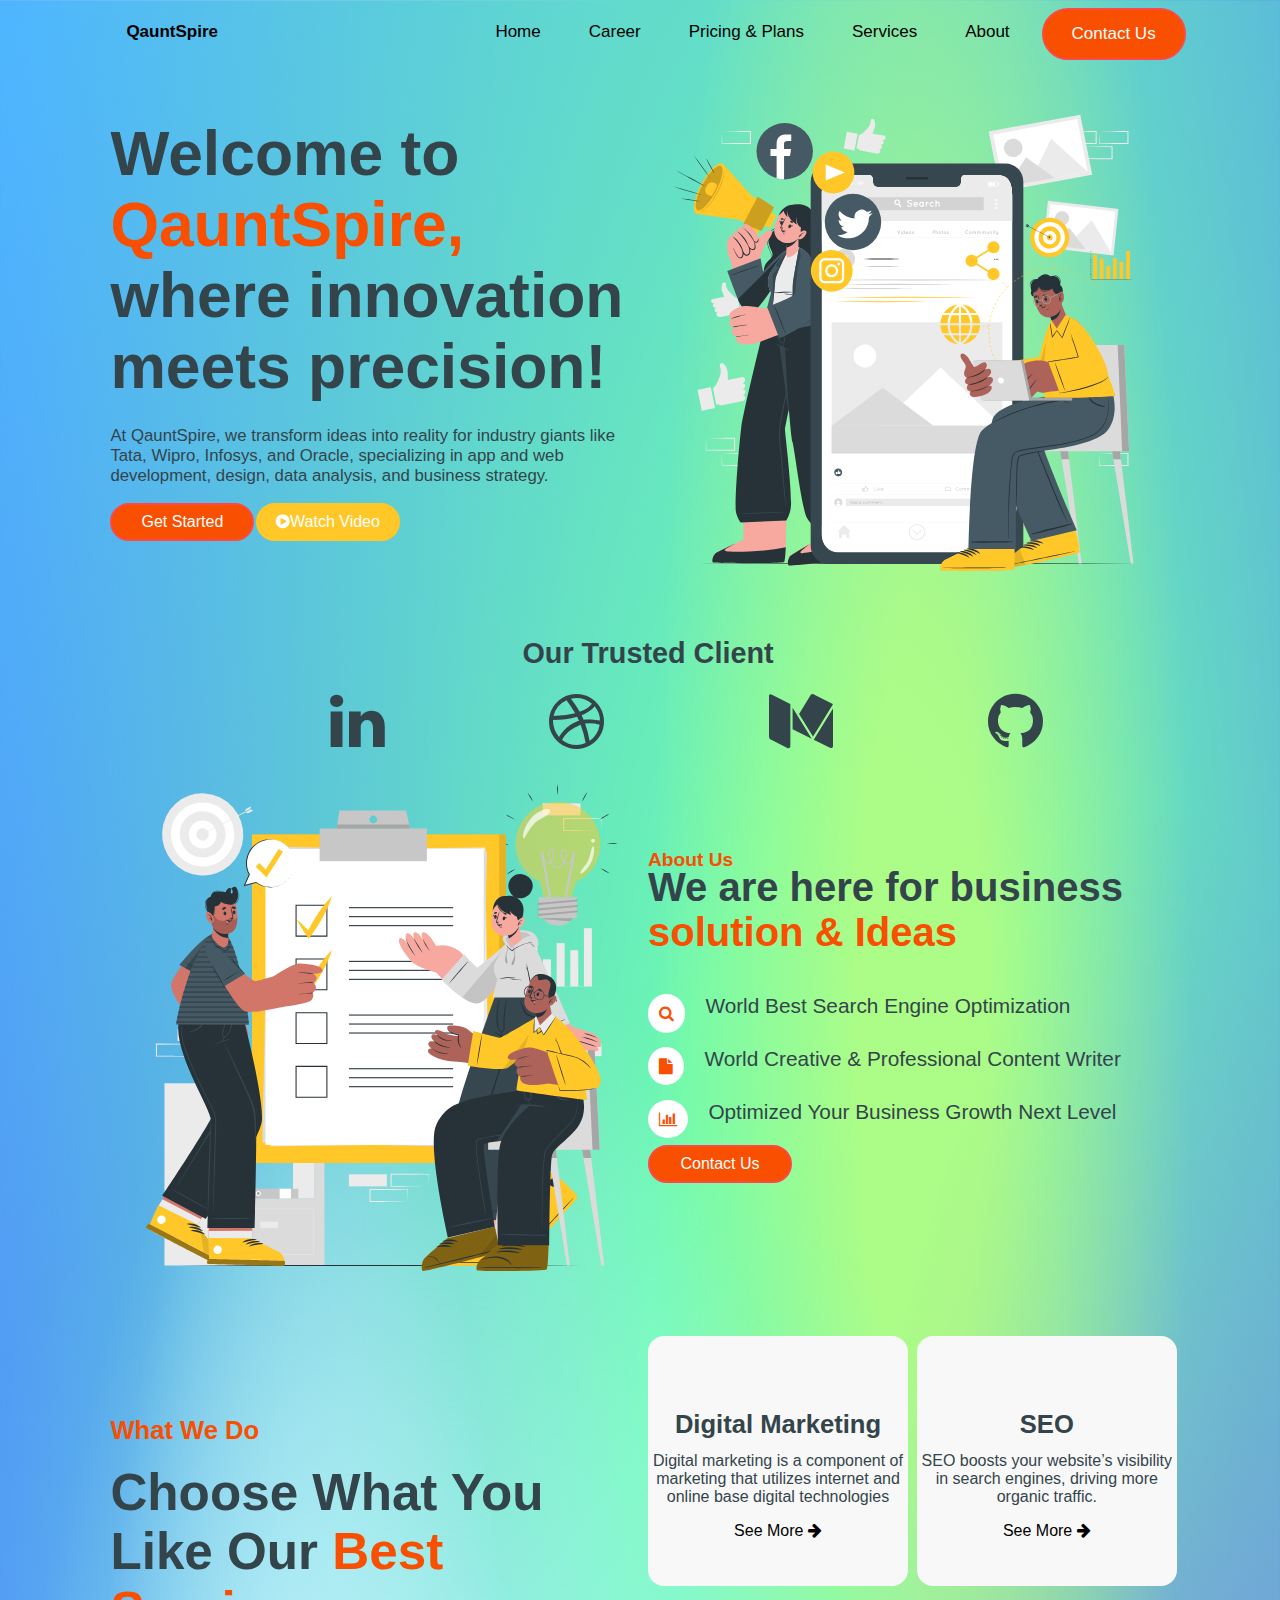
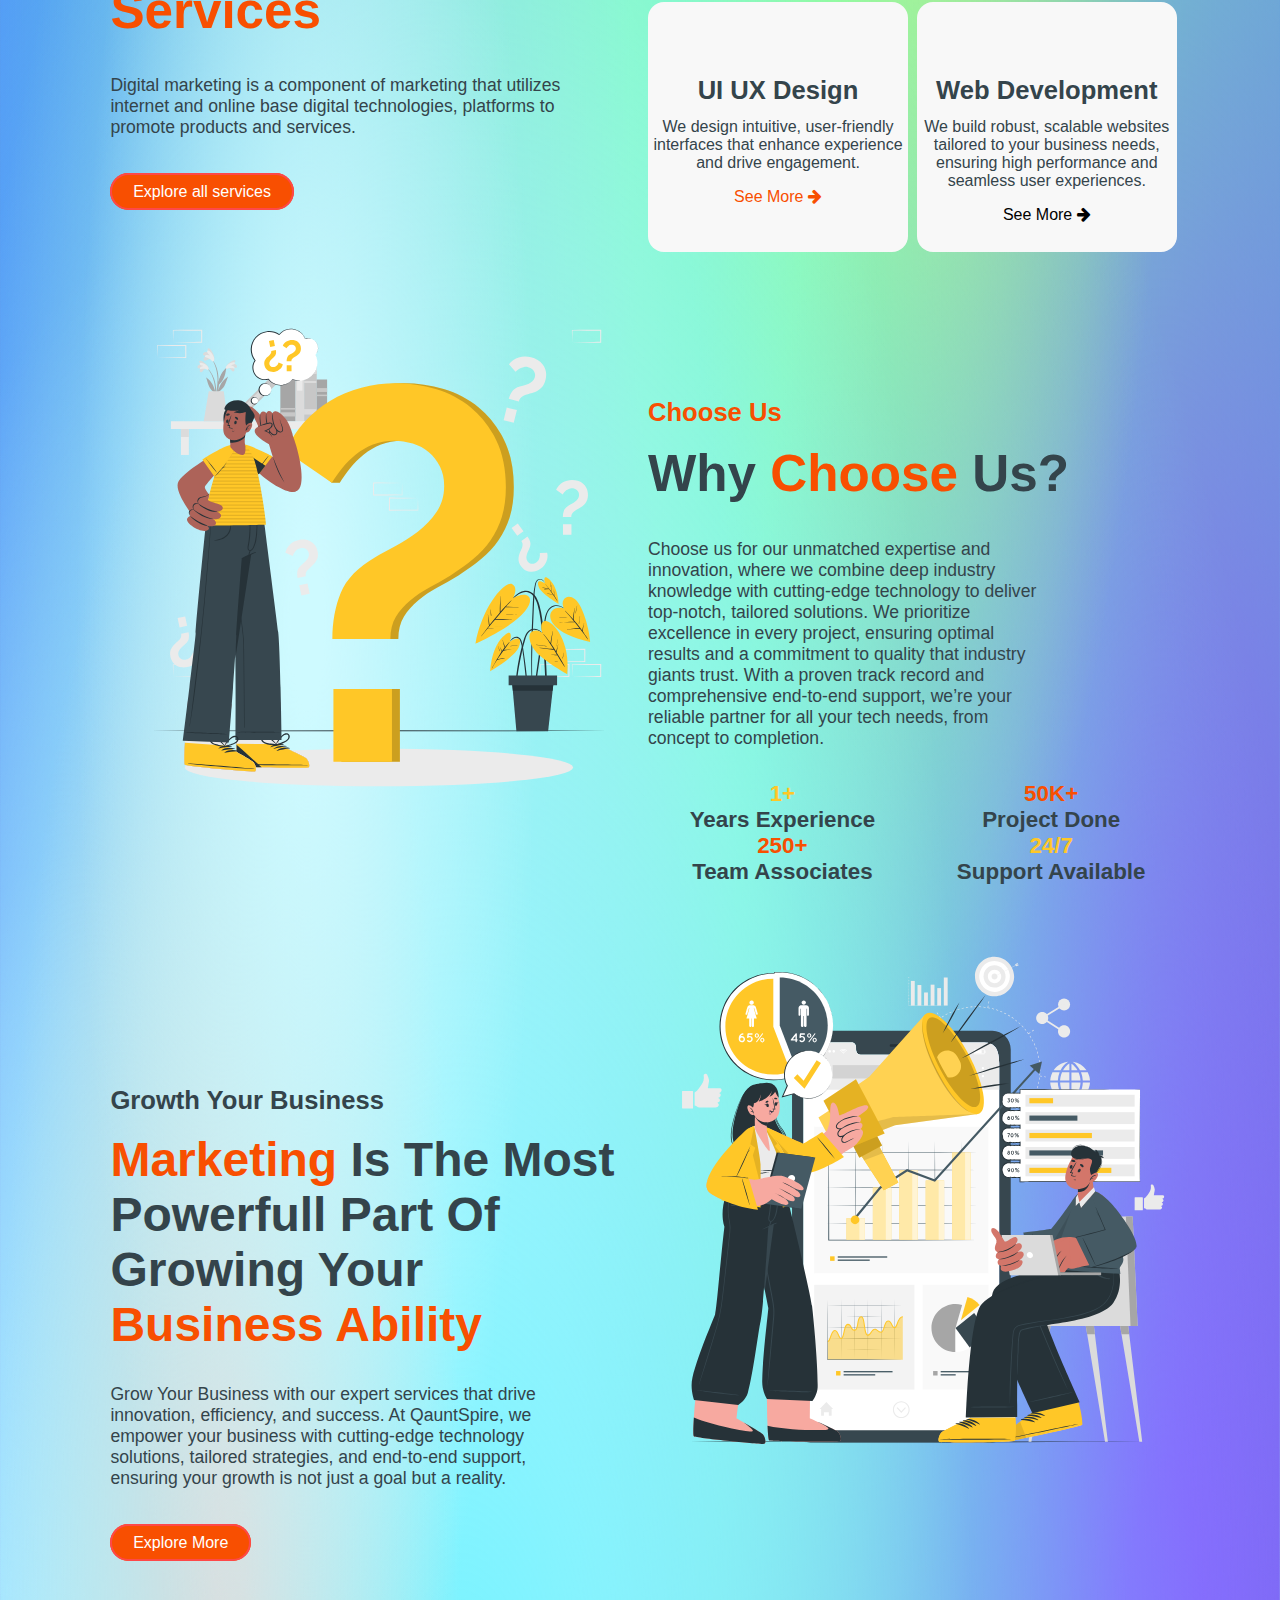
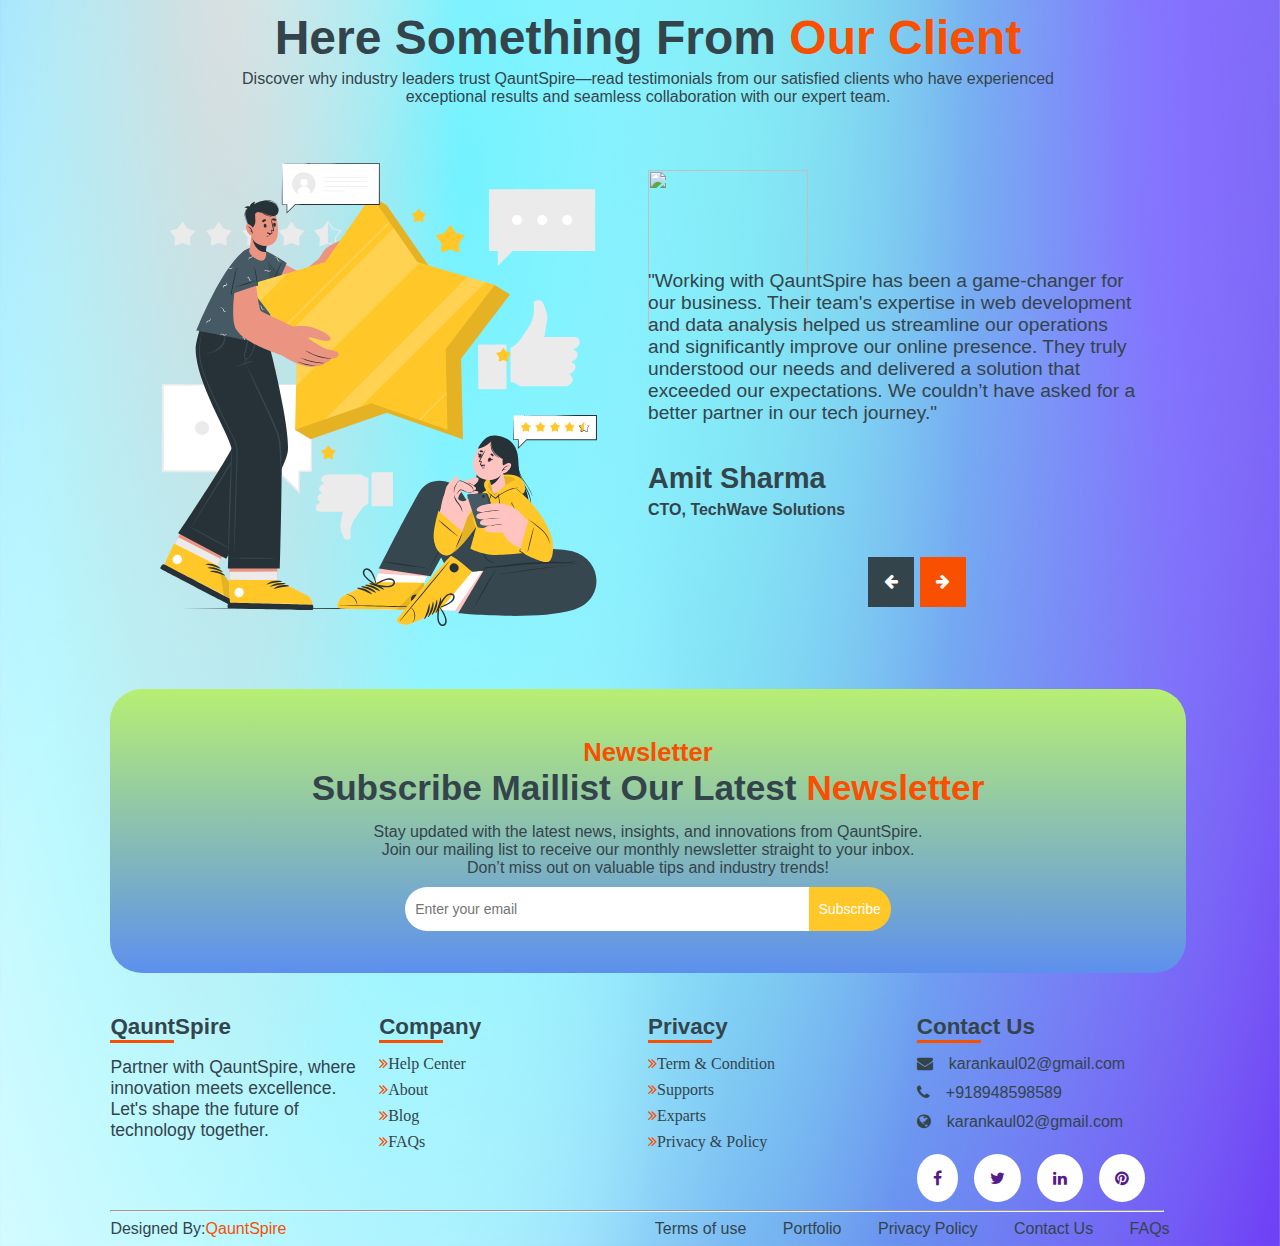
==== commit 7f262b9a: "Update index.html" ====
--- a/index.html
+++ b/index.html
@@ -3,7 +3,7 @@
 <head>
     <meta charset="UTF-8">
     <meta name="viewport" content="width=device-width, initial-scale=1.0">
-    <title>Wayspire</title>
+    <title>QauntSpire</title>
     <link rel="stylesheet" href="assets/css/style.css">
     <link rel="stylesheet" href="assets/css/responsive.css">
     <script src="assets/js/main.js"></script>
@@ -11,7 +11,7 @@
 </head>
 <body>
     <div class="topnav" id="myTopnav">
-        <a href="#logo" class="logo">Wayspire</a>
+        <a href="#logo" class="logo">QauntSpire</a>
         <div class="menu-items">
         <a href="index.html">Home</a>
         <a href="career.html">Career</a>
@@ -30,10 +30,10 @@
             <div class="main-container">
                 <div class="heading-container">
                     <h1 class="main-heading">
-                        Welcome to <Span class="colorfull"> Wayspire, </Span> where innovation meets precision!
+                        Welcome to <Span class="colorfull"> QauntSpire, </Span> where innovation meets precision!
                     </h1>
                     <p class="text-description">
-                        At Wayspire, we transform ideas into reality for industry giants like Tata, Wipro, Infosys, and Oracle, specializing in app and web development, design, data analysis, and business strategy.                    </p>
+                        At QauntSpire, we transform ideas into reality for industry giants like Tata, Wipro, Infosys, and Oracle, specializing in app and web development, design, data analysis, and business strategy.                    </p>
                     <div class="call-to-action">
                         <a href="" class="btn">Get Started</a>
                         <a href="" class="watch-btn"> <i class="fa fa-play-circle"></i>Watch Video</a>
@@ -248,7 +248,7 @@
                            <span class="colorfull">Marketing</span> Is The Most Powerfull Part Of Growing Your <span class="colorfull">Business Ability </span>
                         </h3>
                         <p class="growth-heading-detail">
-                            Grow Your Business with our expert services that drive innovation, efficiency, and success. At Wayspire, we empower your business with cutting-edge technology solutions, tailored strategies, and end-to-end support, ensuring your growth is not just a goal but a reality. </p>
+                            Grow Your Business with our expert services that drive innovation, efficiency, and success. At QauntSpire, we empower your business with cutting-edge technology solutions, tailored strategies, and end-to-end support, ensuring your growth is not just a goal but a reality. </p>
                         <a href="" class="growth-btn">Explore More</a>
                     </div>
                 </div>
@@ -264,7 +264,7 @@
              <div class="feedback-heading">
                 <h1 class="feedback-main-heading">Here Something From <span class="colorfull">Our Client </span></h1>
                 <p class="feedback-sub-heading">
-                    Discover why industry leaders trust Wayspire—read testimonials from our satisfied clients who have experienced exceptional results and seamless collaboration with our expert team.</p>
+                    Discover why industry leaders trust QauntSpire—read testimonials from our satisfied clients who have experienced exceptional results and seamless collaboration with our expert team.</p>
                </div>
                <div class="feedback-container">
                   <div class="feedback-image">
@@ -275,7 +275,7 @@
                      <div class="client-feedback">
                         <img src="https://freesvg.org/img/16231558095-star-rating.png" 
                         class="client-rating"alt="">
-                        <p class="feedback-rating-heading">"Working with Wayspire has been a game-changer for our business. Their team's expertise in web development and data analysis helped us streamline our operations and significantly improve our online presence. They truly understood our needs and delivered a solution that exceeded our expectations. We couldn’t have asked for a better partner in our tech journey." 
+                        <p class="feedback-rating-heading">"Working with QauntSpire has been a game-changer for our business. Their team's expertise in web development and data analysis helped us streamline our operations and significantly improve our online presence. They truly understood our needs and delivered a solution that exceeded our expectations. We couldn’t have asked for a better partner in our tech journey." 
                             </p>
                      <h4 class="client-name">Amit Sharma</h4>
                      <h6 class="client-title">CTO, TechWave Solutions</h6>
@@ -294,7 +294,7 @@
                     <div class="client-feedback"style="display:none;">
                         <img src="https://freesvg.org/img/16231558095-star-rating.png" 
                         class="client-rating"alt="">
-                        <p class="feedback-rating-heading">Working with Wayspire has been a game-changer for our business. Their team's expertise in web development and digital marketing helped us revamp our online presence and significantly increase our traffic. The project was delivered on time and exceeded our expectations. I highly recommend Wayspire to anyone looking for top-notch tech solutions.</p>
+                        <p class="feedback-rating-heading">Working with QauntSpire has been a game-changer for our business. Their team's expertise in web development and digital marketing helped us revamp our online presence and significantly increase our traffic. The project was delivered on time and exceeded our expectations. I highly recommend QauntSpire to anyone looking for top-notch tech solutions.</p>
                      <h4 class="client-name">Riya Sharma</h4>
                      <h6 class="client-title">Founder & CEO, TechInnovators</h6>
                      <div class="feedback-arrow">
@@ -342,7 +342,7 @@
             </h4>
             <p class="newsletter-description">
                  
-Stay updated with the latest news, insights, and innovations from Wayspire. Join our mailing list to receive our monthly newsletter straight to your inbox. Don’t miss out on valuable tips and industry trends!
+Stay updated with the latest news, insights, and innovations from QauntSpire. Join our mailing list to receive our monthly newsletter straight to your inbox. Don’t miss out on valuable tips and industry trends!
             </p>
                <div class="newsletter-form">
                 <form class="subscription">
@@ -360,9 +360,9 @@
       <footer class="footer">
         <div class="footer-container">
             <div class="footer-coloum-one">
-                <h1 class="footer-main-heading">Wayspire</h1>
+                <h1 class="footer-main-heading">QauntSpire</h1>
                  <p class="footer-coloum-one-description">
-                    Partner with Wayspire, where innovation meets excellence. Let's shape the future of technology together.
+                    Partner with QauntSpire, where innovation meets excellence. Let's shape the future of technology together.
                  </p>
             </div>
             <div class="footer-coloum-two">
@@ -409,7 +409,7 @@
         </div>
         <div class="footer-underline-menu">
             <div class="footer-credit">
-             <span>Designed By:<a href="index.html">Wayspire</a></span>   
+             <span>Designed By:<a href="index.html">QauntSpire</a></span>   
             </div>
             <div class="footer-underline-menu-items">
             <a href="terms.html">Terms of use</a>
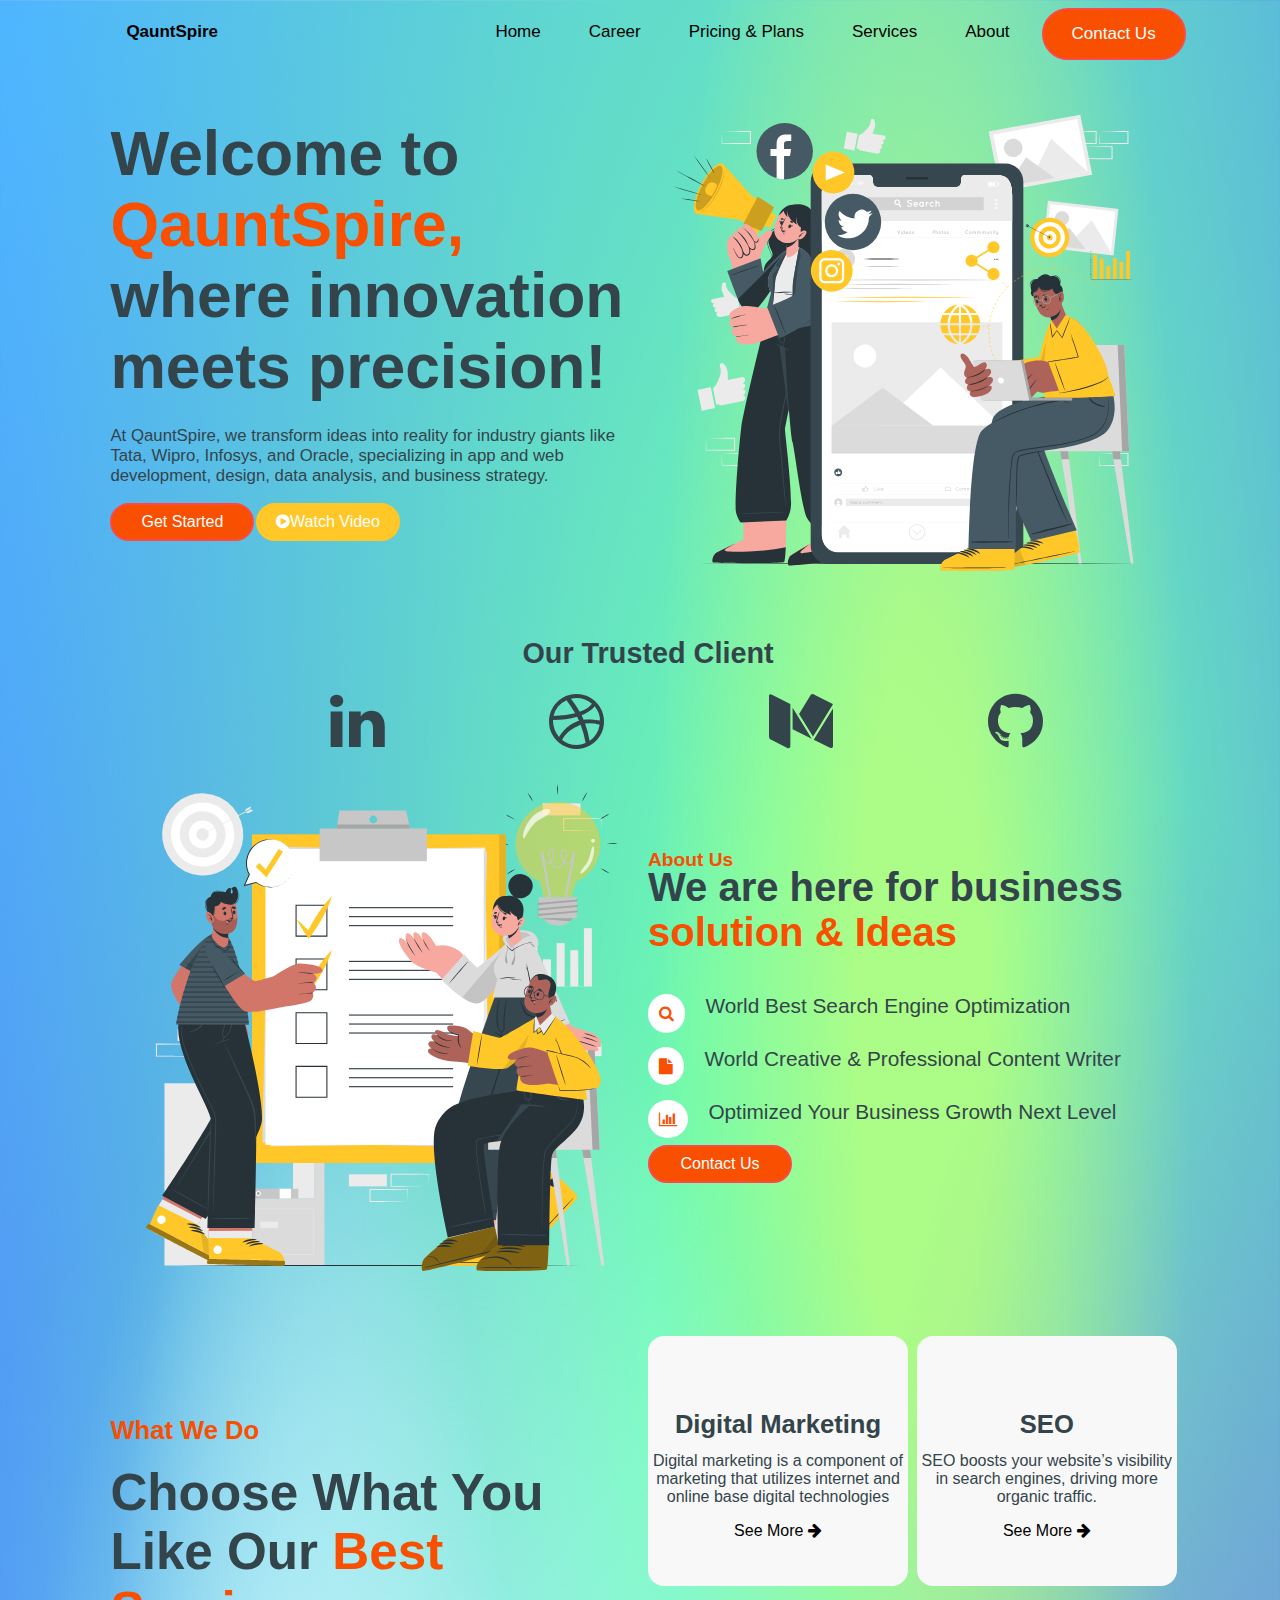
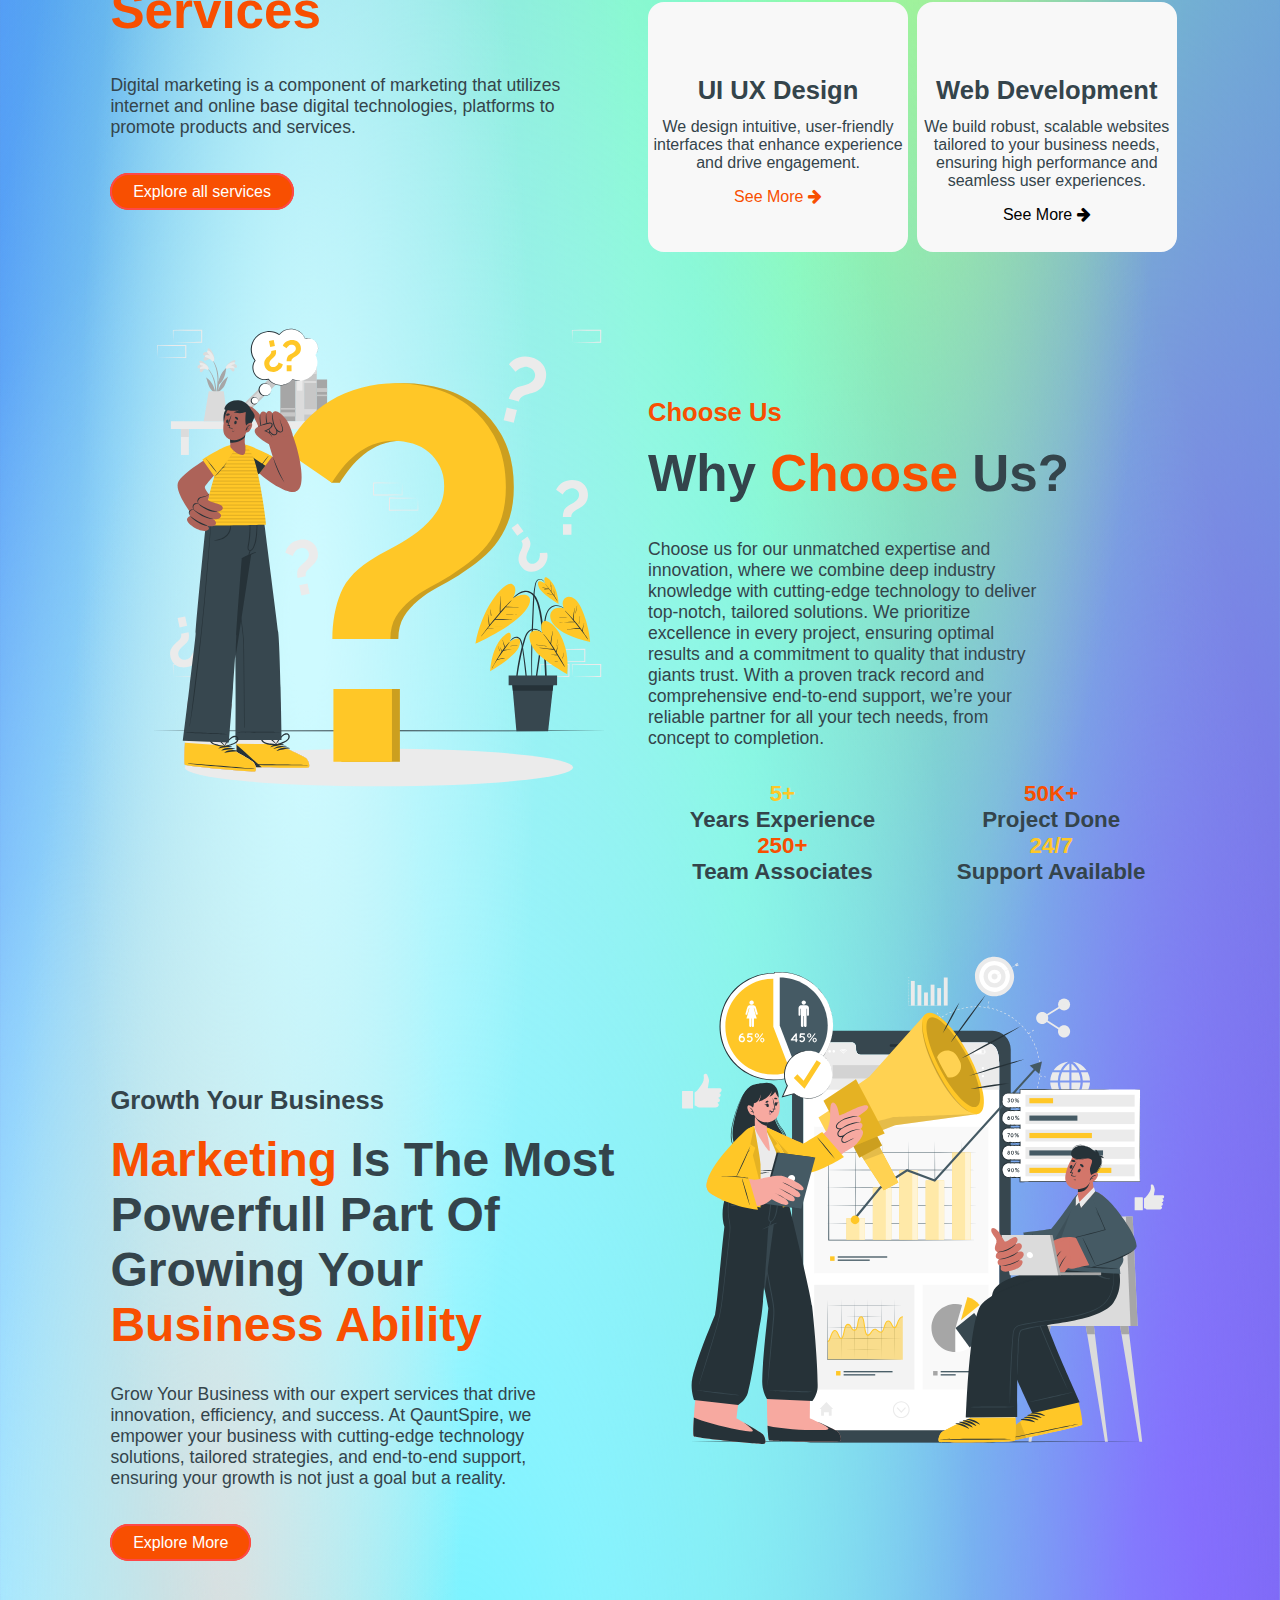
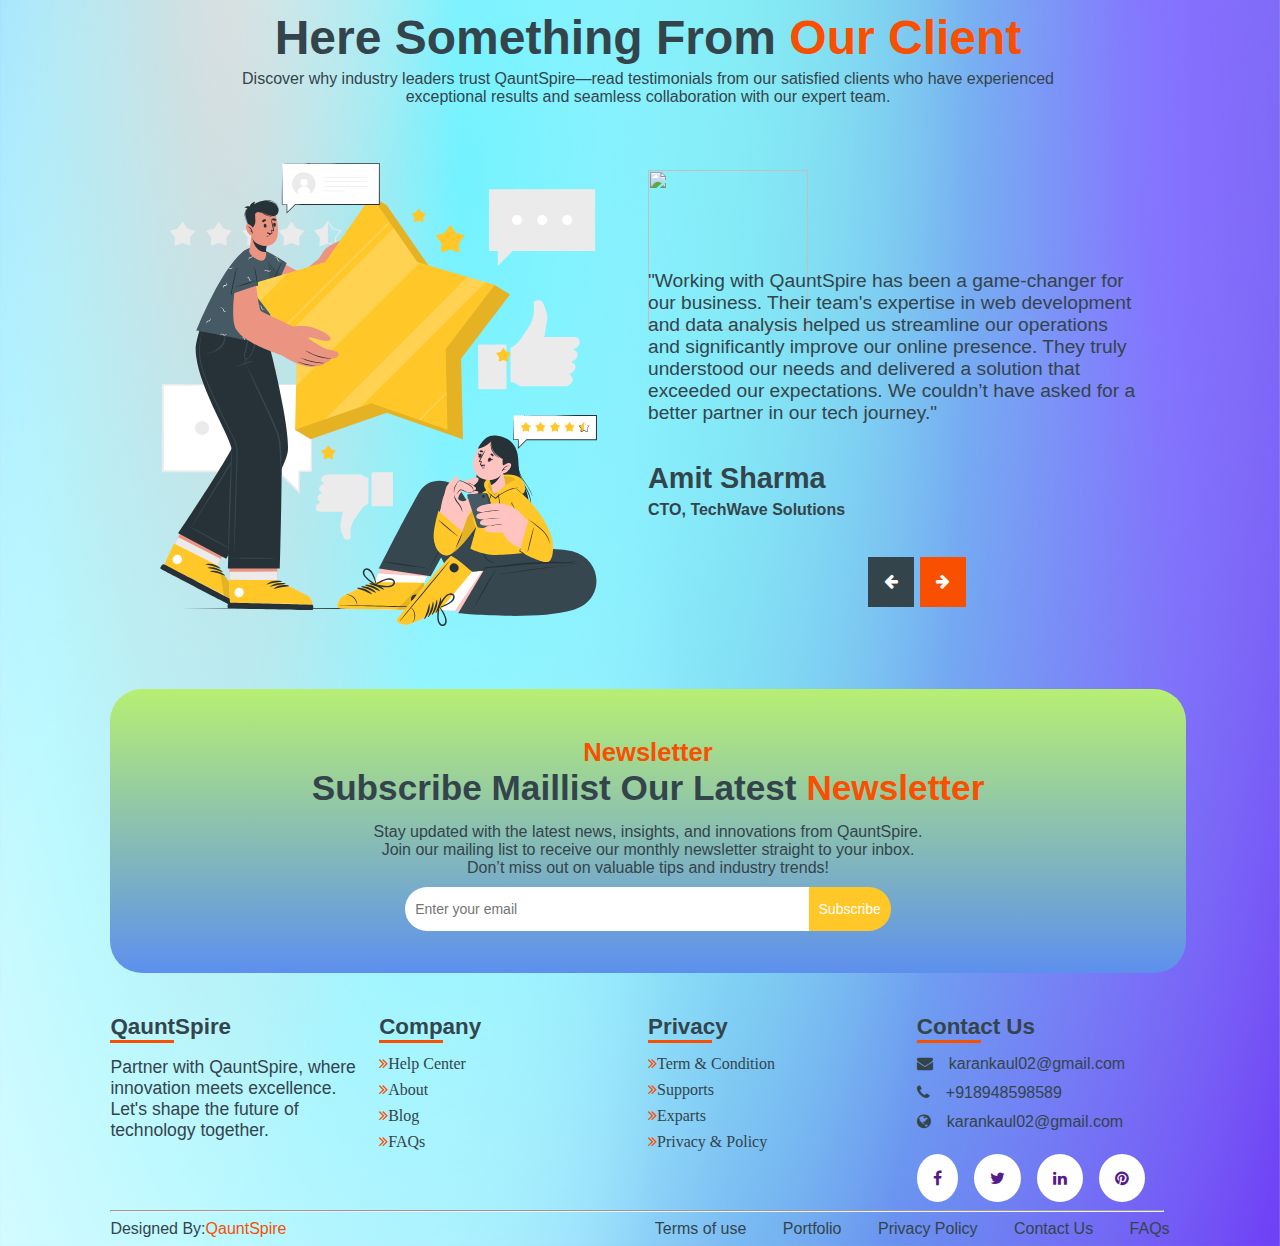
==== commit 3ba74d1d: "Update index.html" ====
--- a/index.html
+++ b/index.html
@@ -211,7 +211,7 @@
                             Choose us for our unmatched expertise and innovation, where we combine deep industry knowledge with cutting-edge technology to deliver top-notch, tailored solutions. We prioritize excellence in every project, ensuring optimal results and a commitment to quality that industry giants trust. With a proven track record and comprehensive end-to-end support, we’re your reliable partner for all your tech needs, from concept to completion. </p>
                          <div class="choose-us-list-div">
                            <div class="choose-us-items-list">
-                              <span style="color:#FFC727;font-weight: bolder;">1+</span>
+                              <span style="color:#FFC727;font-weight: bolder;">5+</span>
                               <span>Years Experience</span>
                            </div>
 
